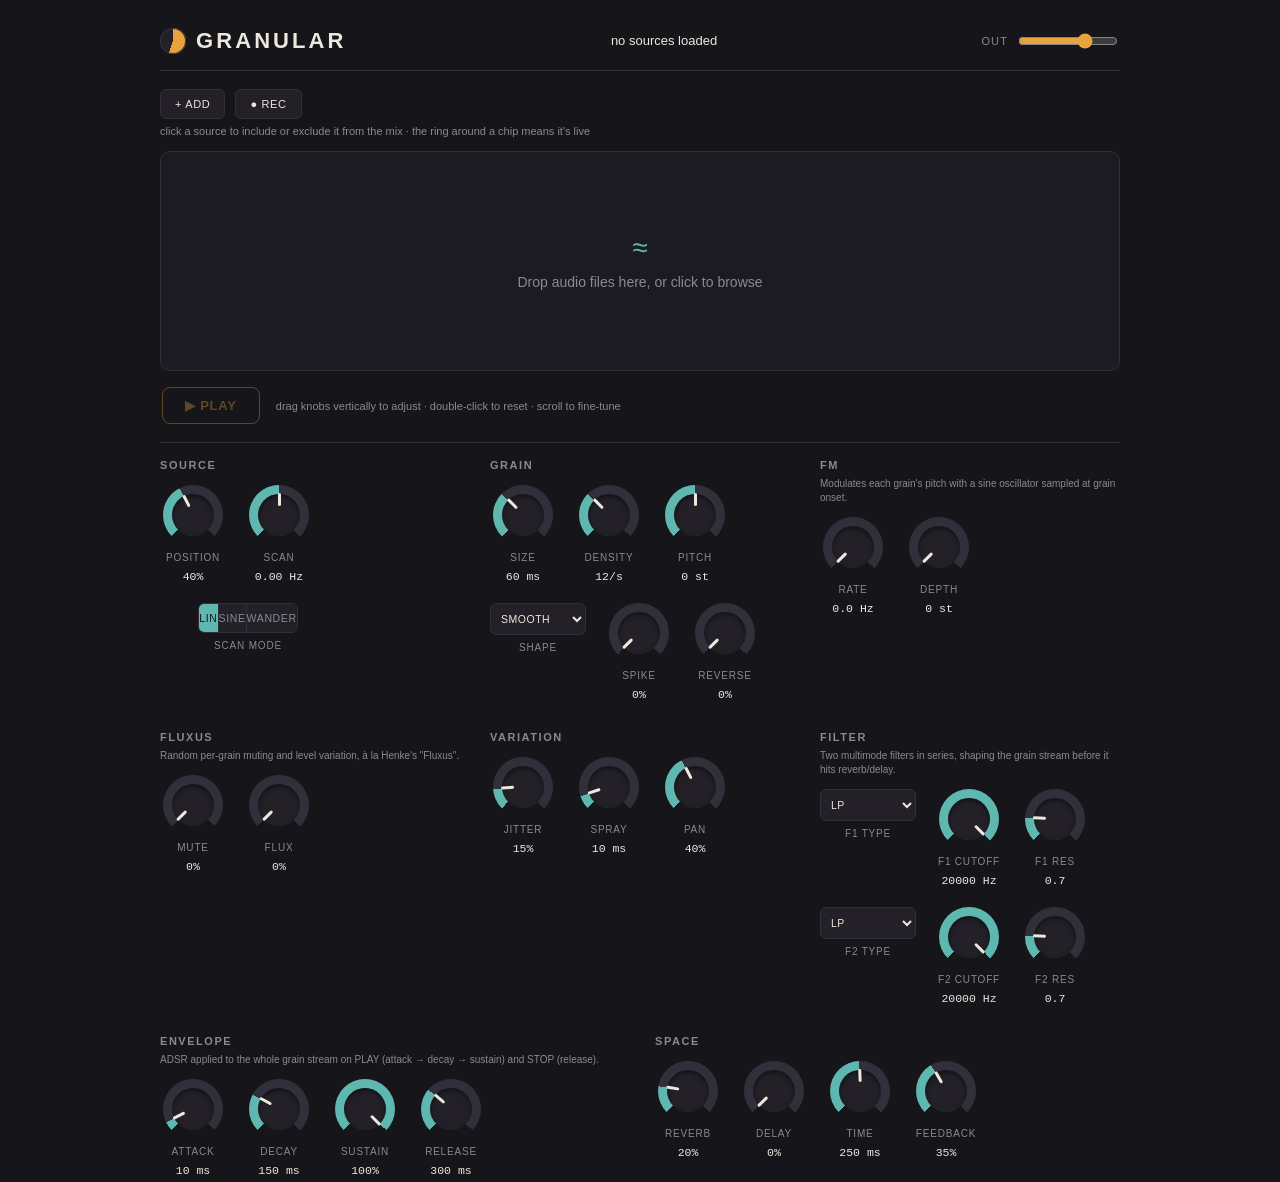
==== index.html @ e178af88 "Create standalone Ableton granular synthesizer" ====
<!DOCTYPE html>
<html lang="en">
<head>
<meta charset="UTF-8">
<meta name="viewport" content="width=device-width, initial-scale=1.0">
<title>Granular — grain synthesis engine</title>
<link rel="stylesheet" href="css/granular-synth-engine.css">
</head>
<body>
<div class="app">

  <header class="topbar">
    <div class="brand">
      <span class="brand-mark"></span>
      <h1>GRANULAR</h1>
    </div>
    <div class="file-info">
      <span id="file-name">no sources loaded</span>
      <span id="status" class="status-text"></span>
    </div>
    <div class="master">
      <label for="master-volume">OUT</label>
      <input type="range" id="master-volume" min="0" max="100" value="70">
    </div>
  </header>

  <div class="sources-bar">
    <label class="bar-btn" for="file-input">+ ADD</label>
    <button id="record-btn" class="bar-btn record" type="button">● REC</button>
    <div id="chips" class="chips"></div>
    <input type="file" id="file-input" accept="audio/*" multiple hidden>
  </div>
  <div class="sources-hint">click a source to include or exclude it from the mix · the ring around a chip means it's live</div>

  <div class="stage" id="stage">
    <label class="dropzone" id="dropzone" for="file-input">
      <div class="dropzone-icon">≈</div>
      <p>Drop audio files here, or click to browse</p>
    </label>
    <canvas id="wave-canvas" class="wave-canvas"></canvas>
    <canvas id="overlay-canvas" class="overlay-canvas"></canvas>
  </div>

  <div class="transport">
    <button id="play-btn" class="play-btn" disabled>▶ PLAY</button>
    <span class="hint">drag knobs vertically to adjust · double-click to reset · scroll to fine-tune</span>
  </div>

  <div class="controls">

    <section class="group">
      <h2 class="group-title">SOURCE</h2>
      <div class="knob-row">
        <div class="knob-unit">
          <div class="knob" id="knob-position" tabindex="0" role="slider" aria-label="Position"><div class="knob-ring"></div><div class="knob-face"></div><div class="knob-pointer-wrap"><div class="knob-pointer"></div></div></div>
          <div class="knob-label">POSITION</div>
          <div class="knob-value" id="val-position">40%</div>
        </div>
        <div class="knob-unit">
          <div class="knob" id="knob-scan" tabindex="0" role="slider" aria-label="Scan speed"><div class="knob-ring"></div><div class="knob-face"></div><div class="knob-pointer-wrap"><div class="knob-pointer"></div></div></div>
          <div class="knob-label">SCAN</div>
          <div class="knob-value" id="val-scan">0.00×/s</div>
        </div>
        <div class="seg-unit wide">
          <div class="seg" id="scanmode-seg">
            <button class="seg-btn active" data-mode="linear">LIN</button>
            <button class="seg-btn" data-mode="sine">SINE</button>
            <button class="seg-btn" data-mode="wander">WANDER</button>
          </div>
          <div class="knob-label">SCAN MODE</div>
        </div>
      </div>
    </section>

    <section class="group">
      <h2 class="group-title">GRAIN</h2>
      <div class="knob-row">
        <div class="knob-unit">
          <div class="knob" id="knob-size" tabindex="0" role="slider" aria-label="Grain size"><div class="knob-ring"></div><div class="knob-face"></div><div class="knob-pointer-wrap"><div class="knob-pointer"></div></div></div>
          <div class="knob-label">SIZE</div>
          <div class="knob-value" id="val-size">60 ms</div>
        </div>
        <div class="knob-unit">
          <div class="knob" id="knob-density" tabindex="0" role="slider" aria-label="Density"><div class="knob-ring"></div><div class="knob-face"></div><div class="knob-pointer-wrap"><div class="knob-pointer"></div></div></div>
          <div class="knob-label">DENSITY</div>
          <div class="knob-value" id="val-density">12/s</div>
        </div>
        <div class="knob-unit">
          <div class="knob" id="knob-pitch" tabindex="0" role="slider" aria-label="Pitch"><div class="knob-ring"></div><div class="knob-face"></div><div class="knob-pointer-wrap"><div class="knob-pointer"></div></div></div>
          <div class="knob-label">PITCH</div>
          <div class="knob-value" id="val-pitch">0 st</div>
        </div>
        <div class="select-unit">
          <select id="window-select" class="native-select">
            <option value="hann" selected>SMOOTH</option>
            <option value="rise">RISE</option>
            <option value="fall">FALL</option>
            <option value="noise">NOISE</option>
            <option value="tri">TRI</option>
            <option value="rect">RECT</option>
          </select>
          <div class="knob-label">SHAPE</div>
        </div>
        <div class="knob-unit">
          <div class="knob" id="knob-spike" tabindex="0" role="slider" aria-label="Spike"><div class="knob-ring"></div><div class="knob-face"></div><div class="knob-pointer-wrap"><div class="knob-pointer"></div></div></div>
          <div class="knob-label">SPIKE</div>
          <div class="knob-value" id="val-spike">0%</div>
        </div>
        <div class="knob-unit">
          <div class="knob" id="knob-reverse" tabindex="0" role="slider" aria-label="Reverse chance"><div class="knob-ring"></div><div class="knob-face"></div><div class="knob-pointer-wrap"><div class="knob-pointer"></div></div></div>
          <div class="knob-label">REVERSE</div>
          <div class="knob-value" id="val-reverse">0%</div>
        </div>
      </div>
    </section>

    <section class="group">
      <h2 class="group-title">FM</h2>
      <p class="group-note">Modulates each grain's pitch with a sine oscillator sampled at grain onset.</p>
      <div class="knob-row">
        <div class="knob-unit">
          <div class="knob" id="knob-fmrate" tabindex="0" role="slider" aria-label="FM rate"><div class="knob-ring"></div><div class="knob-face"></div><div class="knob-pointer-wrap"><div class="knob-pointer"></div></div></div>
          <div class="knob-label">RATE</div>
          <div class="knob-value" id="val-fmrate">0 Hz</div>
        </div>
        <div class="knob-unit">
          <div class="knob" id="knob-fmdepth" tabindex="0" role="slider" aria-label="FM depth"><div class="knob-ring"></div><div class="knob-face"></div><div class="knob-pointer-wrap"><div class="knob-pointer"></div></div></div>
          <div class="knob-label">DEPTH</div>
          <div class="knob-value" id="val-fmdepth">0 st</div>
        </div>
      </div>
    </section>

    <section class="group">
      <h2 class="group-title">FLUXUS</h2>
      <p class="group-note">Random per-grain muting and level variation, à la Henke's "Fluxus".</p>
      <div class="knob-row">
        <div class="knob-unit">
          <div class="knob" id="knob-fluxmute" tabindex="0" role="slider" aria-label="Fluxus mute chance"><div class="knob-ring"></div><div class="knob-face"></div><div class="knob-pointer-wrap"><div class="knob-pointer"></div></div></div>
          <div class="knob-label">MUTE</div>
          <div class="knob-value" id="val-fluxmute">0%</div>
        </div>
        <div class="knob-unit">
          <div class="knob" id="knob-fluxlevel" tabindex="0" role="slider" aria-label="Fluxus level variation"><div class="knob-ring"></div><div class="knob-face"></div><div class="knob-pointer-wrap"><div class="knob-pointer"></div></div></div>
          <div class="knob-label">FLUX</div>
          <div class="knob-value" id="val-fluxlevel">0%</div>
        </div>
      </div>
    </section>

    <section class="group">
      <h2 class="group-title">VARIATION</h2>
      <div class="knob-row">
        <div class="knob-unit">
          <div class="knob" id="knob-jitter" tabindex="0" role="slider" aria-label="Position jitter"><div class="knob-ring"></div><div class="knob-face"></div><div class="knob-pointer-wrap"><div class="knob-pointer"></div></div></div>
          <div class="knob-label">JITTER</div>
          <div class="knob-value" id="val-jitter">15%</div>
        </div>
        <div class="knob-unit">
          <div class="knob" id="knob-spray" tabindex="0" role="slider" aria-label="Spray"><div class="knob-ring"></div><div class="knob-face"></div><div class="knob-pointer-wrap"><div class="knob-pointer"></div></div></div>
          <div class="knob-label">SPRAY</div>
          <div class="knob-value" id="val-spray">10 ms</div>
        </div>
        <div class="knob-unit">
          <div class="knob" id="knob-pan" tabindex="0" role="slider" aria-label="Pan spread"><div class="knob-ring"></div><div class="knob-face"></div><div class="knob-pointer-wrap"><div class="knob-pointer"></div></div></div>
          <div class="knob-label">PAN</div>
          <div class="knob-value" id="val-pan">40%</div>
        </div>
      </div>
    </section>

    <section class="group">
      <h2 class="group-title">FILTER</h2>
      <p class="group-note">Two multimode filters in series, shaping the grain stream before it hits reverb/delay.</p>
      <div class="knob-row">
        <div class="select-unit">
          <select id="filter1-type" class="native-select">
            <option value="lowpass" selected>LP</option>
            <option value="highpass">HP</option>
            <option value="bandpass">BP</option>
            <option value="notch">NOTCH</option>
          </select>
          <div class="knob-label">F1 TYPE</div>
        </div>
        <div class="knob-unit">
          <div class="knob" id="knob-filter1cutoff" tabindex="0" role="slider" aria-label="Filter 1 cutoff"><div class="knob-ring"></div><div class="knob-face"></div><div class="knob-pointer-wrap"><div class="knob-pointer"></div></div></div>
          <div class="knob-label">F1 CUTOFF</div>
          <div class="knob-value" id="val-filter1cutoff">20000 Hz</div>
        </div>
        <div class="knob-unit">
          <div class="knob" id="knob-filter1res" tabindex="0" role="slider" aria-label="Filter 1 resonance"><div class="knob-ring"></div><div class="knob-face"></div><div class="knob-pointer-wrap"><div class="knob-pointer"></div></div></div>
          <div class="knob-label">F1 RES</div>
          <div class="knob-value" id="val-filter1res">0.7</div>
        </div>
        <div class="select-unit">
          <select id="filter2-type" class="native-select">
            <option value="lowpass" selected>LP</option>
            <option value="highpass">HP</option>
            <option value="bandpass">BP</option>
            <option value="notch">NOTCH</option>
          </select>
          <div class="knob-label">F2 TYPE</div>
        </div>
        <div class="knob-unit">
          <div class="knob" id="knob-filter2cutoff" tabindex="0" role="slider" aria-label="Filter 2 cutoff"><div class="knob-ring"></div><div class="knob-face"></div><div class="knob-pointer-wrap"><div class="knob-pointer"></div></div></div>
          <div class="knob-label">F2 CUTOFF</div>
          <div class="knob-value" id="val-filter2cutoff">20000 Hz</div>
        </div>
        <div class="knob-unit">
          <div class="knob" id="knob-filter2res" tabindex="0" role="slider" aria-label="Filter 2 resonance"><div class="knob-ring"></div><div class="knob-face"></div><div class="knob-pointer-wrap"><div class="knob-pointer"></div></div></div>
          <div class="knob-label">F2 RES</div>
          <div class="knob-value" id="val-filter2res">0.7</div>
        </div>
      </div>
    </section>

    <section class="group">
      <h2 class="group-title">ENVELOPE</h2>
      <p class="group-note">ADSR applied to the whole grain stream on PLAY (attack → decay → sustain) and STOP (release).</p>
      <div class="knob-row">
        <div class="knob-unit">
          <div class="knob" id="knob-attack" tabindex="0" role="slider" aria-label="Attack"><div class="knob-ring"></div><div class="knob-face"></div><div class="knob-pointer-wrap"><div class="knob-pointer"></div></div></div>
          <div class="knob-label">ATTACK</div>
          <div class="knob-value" id="val-attack">10 ms</div>
        </div>
        <div class="knob-unit">
          <div class="knob" id="knob-decay" tabindex="0" role="slider" aria-label="Decay"><div class="knob-ring"></div><div class="knob-face"></div><div class="knob-pointer-wrap"><div class="knob-pointer"></div></div></div>
          <div class="knob-label">DECAY</div>
          <div class="knob-value" id="val-decay">150 ms</div>
        </div>
        <div class="knob-unit">
          <div class="knob" id="knob-sustain" tabindex="0" role="slider" aria-label="Sustain"><div class="knob-ring"></div><div class="knob-face"></div><div class="knob-pointer-wrap"><div class="knob-pointer"></div></div></div>
          <div class="knob-label">SUSTAIN</div>
          <div class="knob-value" id="val-sustain">100%</div>
        </div>
        <div class="knob-unit">
          <div class="knob" id="knob-release" tabindex="0" role="slider" aria-label="Release"><div class="knob-ring"></div><div class="knob-face"></div><div class="knob-pointer-wrap"><div class="knob-pointer"></div></div></div>
          <div class="knob-label">RELEASE</div>
          <div class="knob-value" id="val-release">300 ms</div>
        </div>
      </div>
    </section>

    <section class="group">
      <h2 class="group-title">SPACE</h2>
      <div class="knob-row">
        <div class="knob-unit">
          <div class="knob" id="knob-reverb" tabindex="0" role="slider" aria-label="Reverb"><div class="knob-ring"></div><div class="knob-face"></div><div class="knob-pointer-wrap"><div class="knob-pointer"></div></div></div>
          <div class="knob-label">REVERB</div>
          <div class="knob-value" id="val-reverb">20%</div>
        </div>
        <div class="knob-unit">
          <div class="knob" id="knob-delay" tabindex="0" role="slider" aria-label="Delay amount"><div class="knob-ring"></div><div class="knob-face"></div><div class="knob-pointer-wrap"><div class="knob-pointer"></div></div></div>
          <div class="knob-label">DELAY</div>
          <div class="knob-value" id="val-delay">0%</div>
        </div>
        <div class="knob-unit">
          <div class="knob" id="knob-delaytime" tabindex="0" role="slider" aria-label="Delay time"><div class="knob-ring"></div><div class="knob-face"></div><div class="knob-pointer-wrap"><div class="knob-pointer"></div></div></div>
          <div class="knob-label">TIME</div>
          <div class="knob-value" id="val-delaytime">250 ms</div>
        </div>
        <div class="knob-unit">
          <div class="knob" id="knob-feedback" tabindex="0" role="slider" aria-label="Delay feedback"><div class="knob-ring"></div><div class="knob-face"></div><div class="knob-pointer-wrap"><div class="knob-pointer"></div></div></div>
          <div class="knob-label">FEEDBACK</div>
          <div class="knob-value" id="val-feedback">35%</div>
        </div>
      </div>
    </section>

  </div>
</div>

<script src="javascript/granular-synth-engine.js"></script>
</body>
</html>
---- css/granular-synth-engine.css ----
:root{
    --bg: #16151a;
    --bg-panel: #1d1b22;
    --bg-panel-alt: #232028;
    --border: #322f3a;
    --text: #ece8de;
    --text-dim: #8b8894;
    --accent: #e8a33d;
    --accent-2: #5fb8b0;
    --danger: #c96b5f;
  }
  *{ box-sizing:border-box; }
  html,body{ height:100%; }
  body{
    margin:0;
    background:var(--bg);
    color:var(--text);
    font-family:-apple-system,BlinkMacSystemFont,"Segoe UI",Roboto,Helvetica,Arial,sans-serif;
    display:flex;
    justify-content:center;
    padding:28px 16px 60px;
  }
  .app{ width:100%; max-width:960px; }

  .topbar{
    display:flex; align-items:center; justify-content:space-between; gap:16px;
    padding-bottom:16px; border-bottom:1px solid var(--border); flex-wrap:wrap;
  }
  .brand{ display:flex; align-items:center; gap:10px; }
  .brand-mark{
    display:inline-block; width:26px; height:26px; border-radius:50%;
    background: conic-gradient(var(--accent) 0deg 200deg, var(--bg-panel-alt) 200deg 360deg);
    box-shadow: inset 0 0 0 1px var(--border);
  }
  .brand h1{ font-size:22px; margin:0; letter-spacing:.14em; font-weight:700; }
  .file-info{ display:flex; flex-direction:column; gap:2px; font-size:12px; color:var(--text-dim); min-width:0; }
  #file-name{ color:var(--text); font-size:13px; white-space:nowrap; overflow:hidden; text-overflow:ellipsis; max-width:260px; }
  .master{ display:flex; align-items:center; gap:8px; }
  .master label{ font-size:11px; letter-spacing:.1em; color:var(--text-dim); }
  #master-volume{ width:100px; accent-color:var(--accent); }

  /* ---------- sources bar ---------- */
  .sources-bar{ display:flex; align-items:center; gap:10px; margin-top:18px; flex-wrap:wrap; }
  .bar-btn{
    font-size:11px; letter-spacing:.06em; padding:8px 14px; border-radius:6px;
    border:1px solid var(--border); background:var(--bg-panel-alt); color:var(--text);
    cursor:pointer; white-space:nowrap;
  }
  .bar-btn.record.recording{ border-color:var(--danger); color:var(--danger); animation:pulse 1.2s infinite; }
  @keyframes pulse{ 0%,100%{opacity:1;} 50%{opacity:.5;} }
  .chips{ display:flex; gap:8px; flex-wrap:wrap; flex:1; }
  .chip{
    display:flex; align-items:center; gap:8px; padding:6px 8px 6px 12px; border-radius:16px;
    border:1px solid var(--border); background:var(--bg-panel-alt); font-size:11.5px;
    color:var(--text-dim); cursor:pointer; opacity:.55;
  }
  .chip.enabled{ opacity:1; border-color:var(--accent-2); color:var(--text); }
  .chip.viewed{ box-shadow:0 0 0 1px var(--accent); }
  .chip-dur{ font-family:ui-monospace,SFMono-Regular,Menlo,Consolas,monospace; font-size:10px; color:var(--text-dim); }
  .chip-del{ border:none; background:transparent; color:var(--text-dim); cursor:pointer; font-size:14px; line-height:1; padding:0 2px; }
  .chip-del:hover{ color:var(--danger); }
  .sources-hint{ font-size:11px; color:var(--text-dim); margin-top:6px; }

  .stage{
    position:relative; margin-top:14px; height:220px;
    background:var(--bg-panel); border:1px solid var(--border); border-radius:10px; overflow:hidden;
  }
  .stage.drag-over{ border-color:var(--accent-2); }
  .dropzone{
    position:absolute; inset:0; display:flex; flex-direction:column; align-items:center; justify-content:center;
    gap:10px; cursor:pointer; color:var(--text-dim);
  }
  .dropzone-icon{ font-size:28px; color:var(--accent-2); }
  .dropzone p{ margin:0; font-size:14px; }
  .browse-btn{
    margin-top:4px; font-size:12px; letter-spacing:.06em; padding:8px 16px;
    border:1px solid var(--border); border-radius:6px; color:var(--text); background:var(--bg-panel-alt);
  }
  .wave-canvas, .overlay-canvas{ position:absolute; inset:0; width:100%; height:100%; display:none; }
  .overlay-canvas{ pointer-events:none; }

  .transport{ display:flex; align-items:center; gap:16px; padding:16px 2px 4px; flex-wrap:wrap; }
  .play-btn{
    font-size:13px; font-weight:600; letter-spacing:.06em; padding:10px 22px; border-radius:8px;
    border:1px solid var(--accent); background:transparent; color:var(--accent); cursor:pointer;
  }
  .play-btn:disabled{ opacity:.35; cursor:not-allowed; }
  .play-btn.playing{ background:var(--accent); color:var(--bg); }
  .hint{ font-size:11px; color:var(--text-dim); }

  .controls{ display:flex; flex-wrap:wrap; gap:30px; margin-top:14px; padding-top:16px; border-top:1px solid var(--border); }
  .group{ flex:1 1 230px; min-width:210px; }
  .group-title{ font-size:11px; letter-spacing:.14em; color:var(--text-dim); margin:0 0 14px; font-weight:600; }
  .knob-row{ display:flex; gap:20px; flex-wrap:wrap; }

  .knob-unit{ display:flex; flex-direction:column; align-items:center; gap:7px; width:66px; }
  .knob-label{ font-size:10px; letter-spacing:.08em; color:var(--text-dim); }
  .knob-value{ font-family:ui-monospace,SFMono-Regular,Menlo,Consolas,monospace; font-size:11.5px; color:var(--text); }

  .knob{ position:relative; width:60px; height:60px; border-radius:50%; cursor:ns-resize; touch-action:none; outline:none; }
  .knob:focus-visible{ box-shadow:0 0 0 2px var(--accent-2); border-radius:50%; }
  .knob-ring{
    position:absolute; inset:0; border-radius:50%;
    background: conic-gradient(from -135deg,
      var(--accent-2) 0deg, var(--accent-2) calc(270deg*var(--frac)),
      var(--border) calc(270deg*var(--frac)), var(--border) 270deg,
      transparent 270deg, transparent 360deg);
  }
  .knob-face{
    position:absolute; inset:9px; border-radius:50%; background:var(--bg-panel-alt);
    box-shadow: inset 0 2px 5px rgba(0,0,0,.5), inset 0 -1px 0 rgba(255,255,255,.03);
  }
  .knob-pointer-wrap{ position:absolute; inset:0; transform: rotate(calc(-135deg + 270deg*var(--frac))); }
  .knob-pointer{ position:absolute; top:8px; left:50%; width:3px; height:13px; margin-left:-1.5px; border-radius:2px; background:var(--text); }
  .knob.active .knob-pointer{ background:var(--accent-2); }

  .seg-unit{ display:flex; flex-direction:column; align-items:center; gap:7px; width:120px; }
  .seg-unit.wide{ width:176px; }
  .select-unit{ display:flex; flex-direction:column; align-items:center; gap:7px; width:96px; }
  .native-select{
    width:100%; font-size:10.5px; letter-spacing:.05em; padding:8px 6px; border-radius:6px;
    border:1px solid var(--border); background:var(--bg-panel-alt); color:var(--text); cursor:pointer;
  }
  .group-note{ font-size:10px; color:var(--text-dim); margin:-8px 0 12px; line-height:1.4; }
  .seg{ display:flex; border:1px solid var(--border); border-radius:6px; overflow:hidden; }
  .seg-btn{
    flex:1; padding:8px 0; font-size:10.5px; letter-spacing:.06em; background:var(--bg-panel-alt);
    color:var(--text-dim); border:none; cursor:pointer; border-right:1px solid var(--border);
  }
  .seg-btn:last-child{ border-right:none; }
  .seg-btn.active{ background:var(--accent-2); color:var(--bg); }

  .status-text{ font-family:ui-monospace,SFMono-Regular,Menlo,Consolas,monospace; }

  @media (max-width: 640px){
    body{ padding:16px 12px 36px; }
    .app{ max-width:100%; }
    .topbar{ flex-direction:column; align-items:flex-start; }
    .master{ align-self:stretch; justify-content:space-between; }
    .brand h1{ font-size:19px; }
    .file-info{ width:100%; }
    #file-name{ max-width:100%; }
    .sources-bar{ gap:8px; margin-top:14px; }
    .bar-btn{ min-height:40px; padding:10px 13px; }
    .chips{ flex-basis:100%; }
    .chip{ min-height:36px; }
    .sources-hint{ line-height:1.5; }
    .stage{ height:180px; margin-top:12px; }
    .dropzone{ padding:20px; text-align:center; }
    .dropzone p{ line-height:1.4; }
    .transport{ gap:10px; padding-top:14px; }
    .play-btn{ min-height:44px; padding:10px 18px; }
    .hint{ flex:1 1 180px; line-height:1.45; }
    .controls{ display:block; margin-top:12px; padding-top:14px; }
    .group{ min-width:0; margin-bottom:26px; }
    .group:last-child{ margin-bottom:0; }
    .knob-row{ gap:18px 16px; }
    .seg-btn{ min-height:40px; padding:8px 7px; }
  }
  @media (max-width: 400px){
    .knob-row{ gap:16px 10px; }
    .knob-unit{ width:62px; }
    .seg-unit{ width:112px; }
    .seg-unit.wide{ width:100%; max-width:176px; }
    .bar-btn{ padding-left:11px; padding-right:11px; }
  }
  @media (prefers-reduced-motion: reduce){
    *{ transition:none !important; }
    .bar-btn.recording{ animation:none !important; }
  }
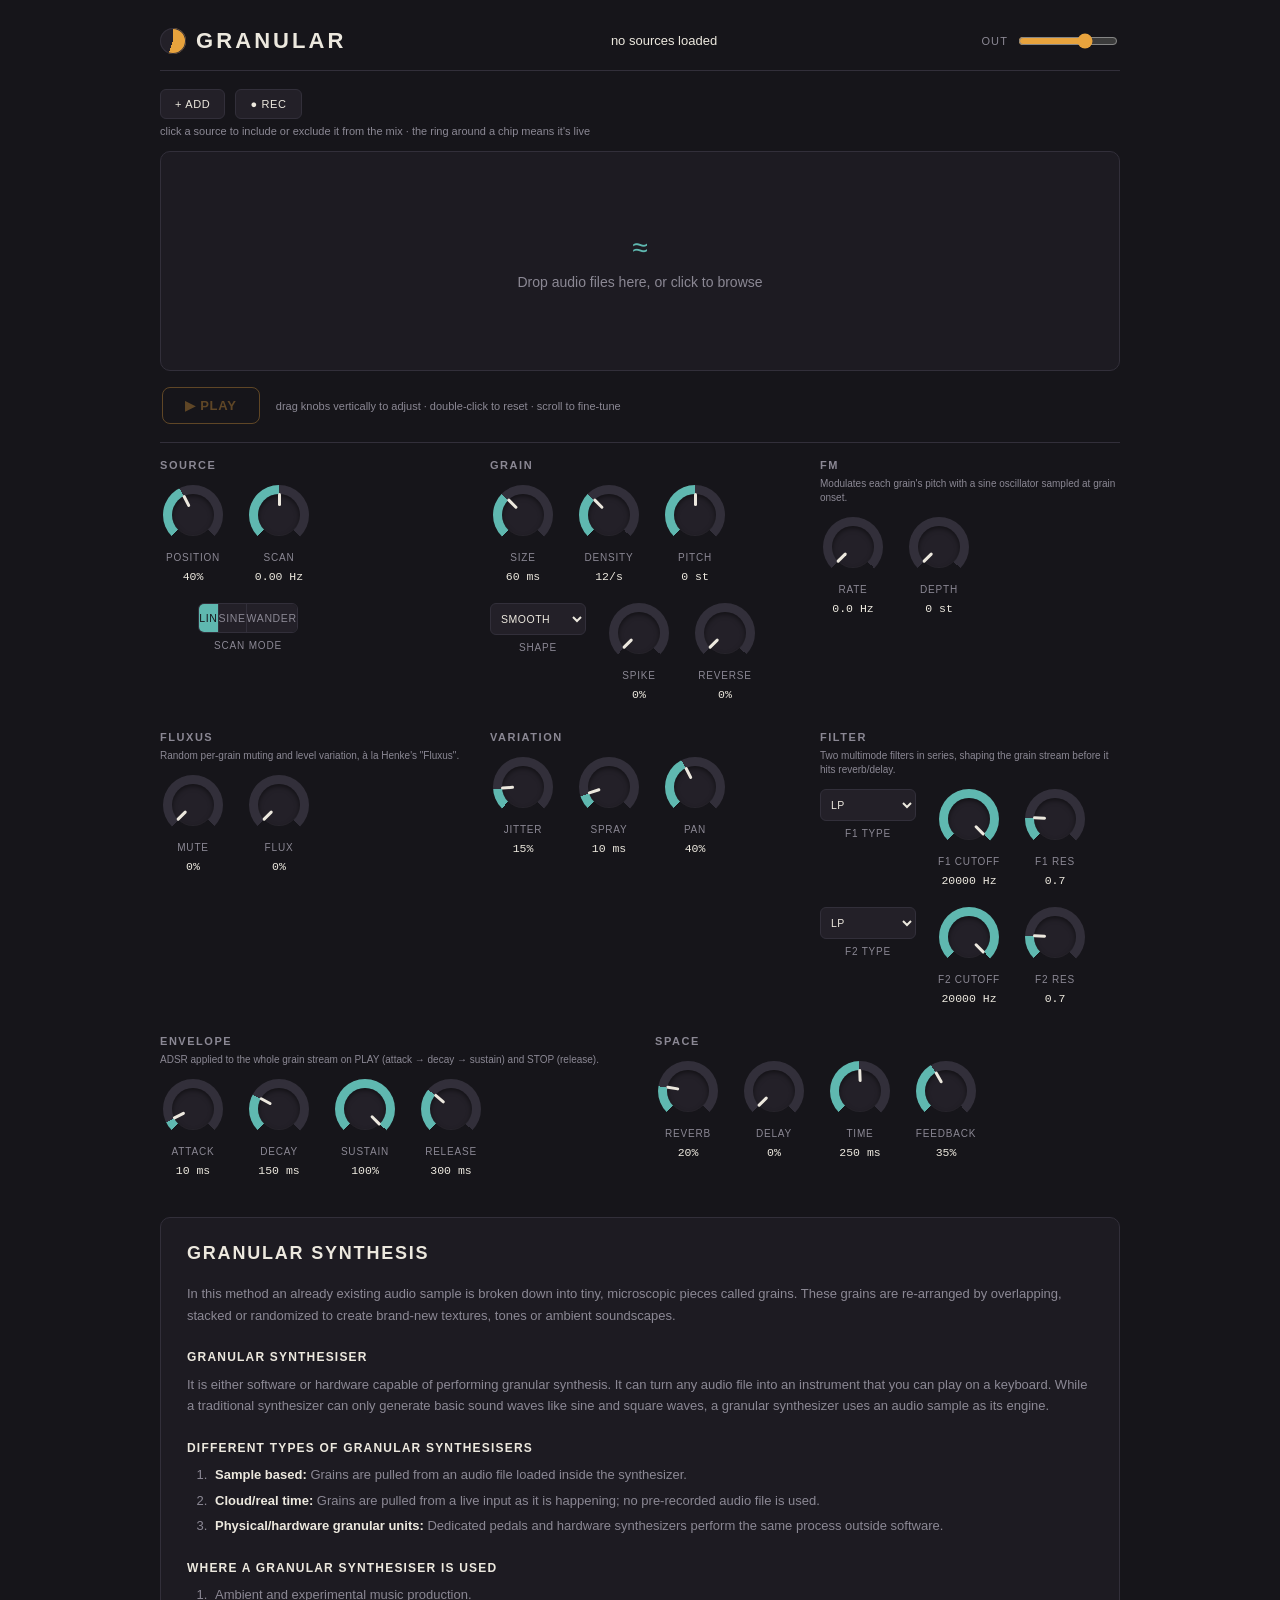
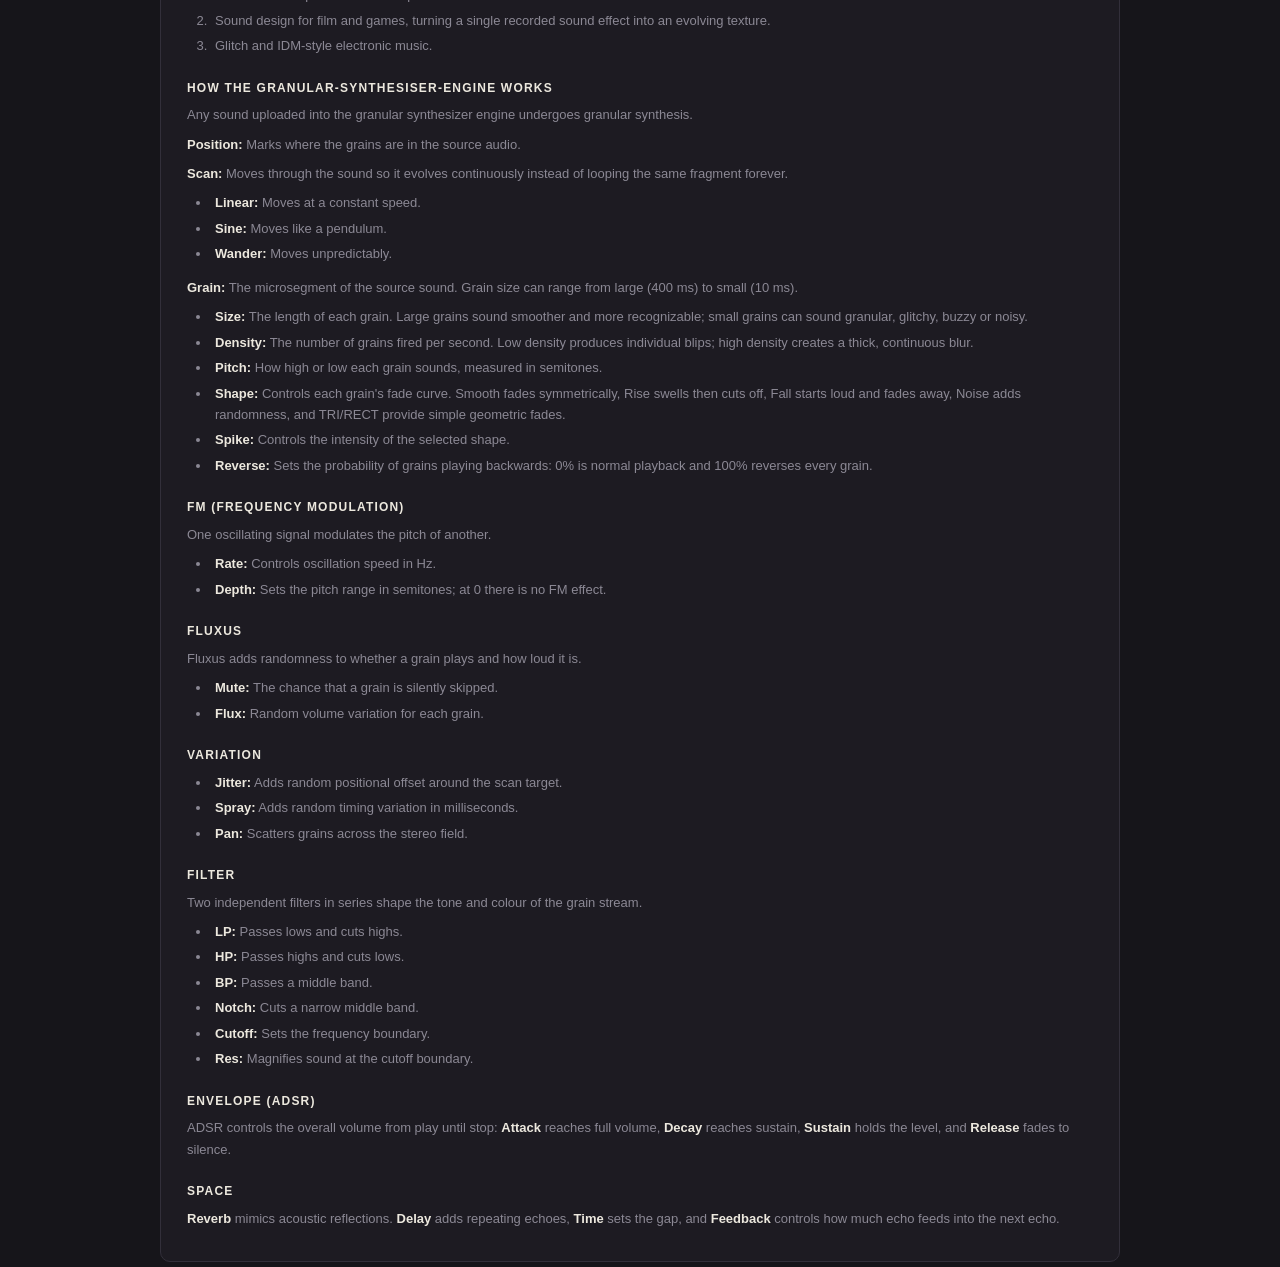
==== commit 57dc5594: "Add granular synthesis documentation" ====
--- a/index.html
+++ b/index.html
@@ -69,6 +69,8 @@
           </div>
           <div class="knob-label">SCAN MODE</div>
         </div>
+
+        
       </div>
     </section>
 
@@ -268,6 +270,28 @@
     </section>
 
   </div>
+<section class="documentation" aria-labelledby="documentation-title">
+          <h2 id="documentation-title">GRANULAR SYNTHESIS</h2>
+          <p>In this method an already existing audio sample is broken down into tiny, microscopic pieces called grains. These grains are re-arranged by overlapping, stacked or randomized to create brand-new textures, tones or ambient soundscapes.</p>
+          <h3>GRANULAR SYNTHESISER</h3>
+          <p>It is either software or hardware capable of performing granular synthesis. It can turn any audio file into an instrument that you can play on a keyboard. While a traditional synthesizer can only generate basic sound waves like sine and square waves, a granular synthesizer uses an audio sample as its engine.</p>
+          <h3>DIFFERENT TYPES OF GRANULAR SYNTHESISERS</h3>
+          <ol><li><strong>Sample based:</strong> Grains are pulled from an audio file loaded inside the synthesizer.</li><li><strong>Cloud/real time:</strong> Grains are pulled from a live input as it is happening; no pre-recorded audio file is used.</li><li><strong>Physical/hardware granular units:</strong> Dedicated pedals and hardware synthesizers perform the same process outside software.</li></ol>
+          <h3>WHERE A GRANULAR SYNTHESISER IS USED</h3>
+          <ol><li>Ambient and experimental music production.</li><li>Sound design for film and games, turning a single recorded sound effect into an evolving texture.</li><li>Glitch and IDM-style electronic music.</li></ol>
+          <h3>HOW THE GRANULAR-SYNTHESISER-ENGINE WORKS</h3>
+          <p>Any sound uploaded into the granular synthesizer engine undergoes granular synthesis.</p>
+          <p><strong>Position:</strong> Marks where the grains are in the source audio.</p><p><strong>Scan:</strong> Moves through the sound so it evolves continuously instead of looping the same fragment forever.</p>
+          <ul><li><strong>Linear:</strong> Moves at a constant speed.</li><li><strong>Sine:</strong> Moves like a pendulum.</li><li><strong>Wander:</strong> Moves unpredictably.</li></ul>
+          <p><strong>Grain:</strong> The microsegment of the source sound. Grain size can range from large (400 ms) to small (10 ms).</p>
+          <ul><li><strong>Size:</strong> The length of each grain. Large grains sound smoother and more recognizable; small grains can sound granular, glitchy, buzzy or noisy.</li><li><strong>Density:</strong> The number of grains fired per second. Low density produces individual blips; high density creates a thick, continuous blur.</li><li><strong>Pitch:</strong> How high or low each grain sounds, measured in semitones.</li><li><strong>Shape:</strong> Controls each grain's fade curve. Smooth fades symmetrically, Rise swells then cuts off, Fall starts loud and fades away, Noise adds randomness, and TRI/RECT provide simple geometric fades.</li><li><strong>Spike:</strong> Controls the intensity of the selected shape.</li><li><strong>Reverse:</strong> Sets the probability of grains playing backwards: 0% is normal playback and 100% reverses every grain.</li></ul>
+          <h3>FM (FREQUENCY MODULATION)</h3><p>One oscillating signal modulates the pitch of another.</p><ul><li><strong>Rate:</strong> Controls oscillation speed in Hz.</li><li><strong>Depth:</strong> Sets the pitch range in semitones; at 0 there is no FM effect.</li></ul>
+          <h3>FLUXUS</h3><p>Fluxus adds randomness to whether a grain plays and how loud it is.</p><ul><li><strong>Mute:</strong> The chance that a grain is silently skipped.</li><li><strong>Flux:</strong> Random volume variation for each grain.</li></ul>
+          <h3>VARIATION</h3><ul><li><strong>Jitter:</strong> Adds random positional offset around the scan target.</li><li><strong>Spray:</strong> Adds random timing variation in milliseconds.</li><li><strong>Pan:</strong> Scatters grains across the stereo field.</li></ul>
+          <h3>FILTER</h3><p>Two independent filters in series shape the tone and colour of the grain stream.</p><ul><li><strong>LP:</strong> Passes lows and cuts highs.</li><li><strong>HP:</strong> Passes highs and cuts lows.</li><li><strong>BP:</strong> Passes a middle band.</li><li><strong>Notch:</strong> Cuts a narrow middle band.</li><li><strong>Cutoff:</strong> Sets the frequency boundary.</li><li><strong>Res:</strong> Magnifies sound at the cutoff boundary.</li></ul>
+          <h3>ENVELOPE (ADSR)</h3><p>ADSR controls the overall volume from play until stop: <strong>Attack</strong> reaches full volume, <strong>Decay</strong> reaches sustain, <strong>Sustain</strong> holds the level, and <strong>Release</strong> fades to silence.</p>
+          <h3>SPACE</h3><p><strong>Reverb</strong> mimics acoustic reflections. <strong>Delay</strong> adds repeating echoes, <strong>Time</strong> sets the gap, and <strong>Feedback</strong> controls how much echo feeds into the next echo.</p>
+        </section>
 </div>
 
 <script src="javascript/granular-synth-engine.js"></script>
--- a/css/granular-synth-engine.css
+++ b/css/granular-synth-engine.css
@@ -132,6 +132,21 @@
 
   .status-text{ font-family:ui-monospace,SFMono-Regular,Menlo,Consolas,monospace; }
 
+  .documentation{
+    margin-top:40px; padding:24px 26px; background:var(--bg-panel);
+    border:1px solid var(--border); border-radius:10px; color:var(--text-dim);
+    font-size:13px; line-height:1.65;
+  }
+  .documentation h2,.documentation h3{
+    color:var(--text); letter-spacing:.1em; line-height:1.3;
+  }
+  .documentation h2{ margin:0 0 18px; font-size:18px; }
+  .documentation h3{ margin:24px 0 8px; font-size:12px; }
+  .documentation p{ margin:8px 0; }
+  .documentation ol,.documentation ul{ margin:8px 0 12px; padding-left:24px; }
+  .documentation li{ padding-left:4px; margin:4px 0; }
+  .documentation strong{ color:var(--text); }
+
   @media (max-width: 640px){
     body{ padding:16px 12px 36px; }
     .app{ max-width:100%; }
@@ -152,6 +167,8 @@
     .play-btn{ min-height:44px; padding:10px 18px; }
     .hint{ flex:1 1 180px; line-height:1.45; }
     .controls{ display:block; margin-top:12px; padding-top:14px; }
+    .documentation{ margin-top:28px; padding:20px 16px; font-size:12px; line-height:1.6; }
+    .documentation h2{ font-size:16px; }
     .group{ min-width:0; margin-bottom:26px; }
     .group:last-child{ margin-bottom:0; }
     .knob-row{ gap:18px 16px; }
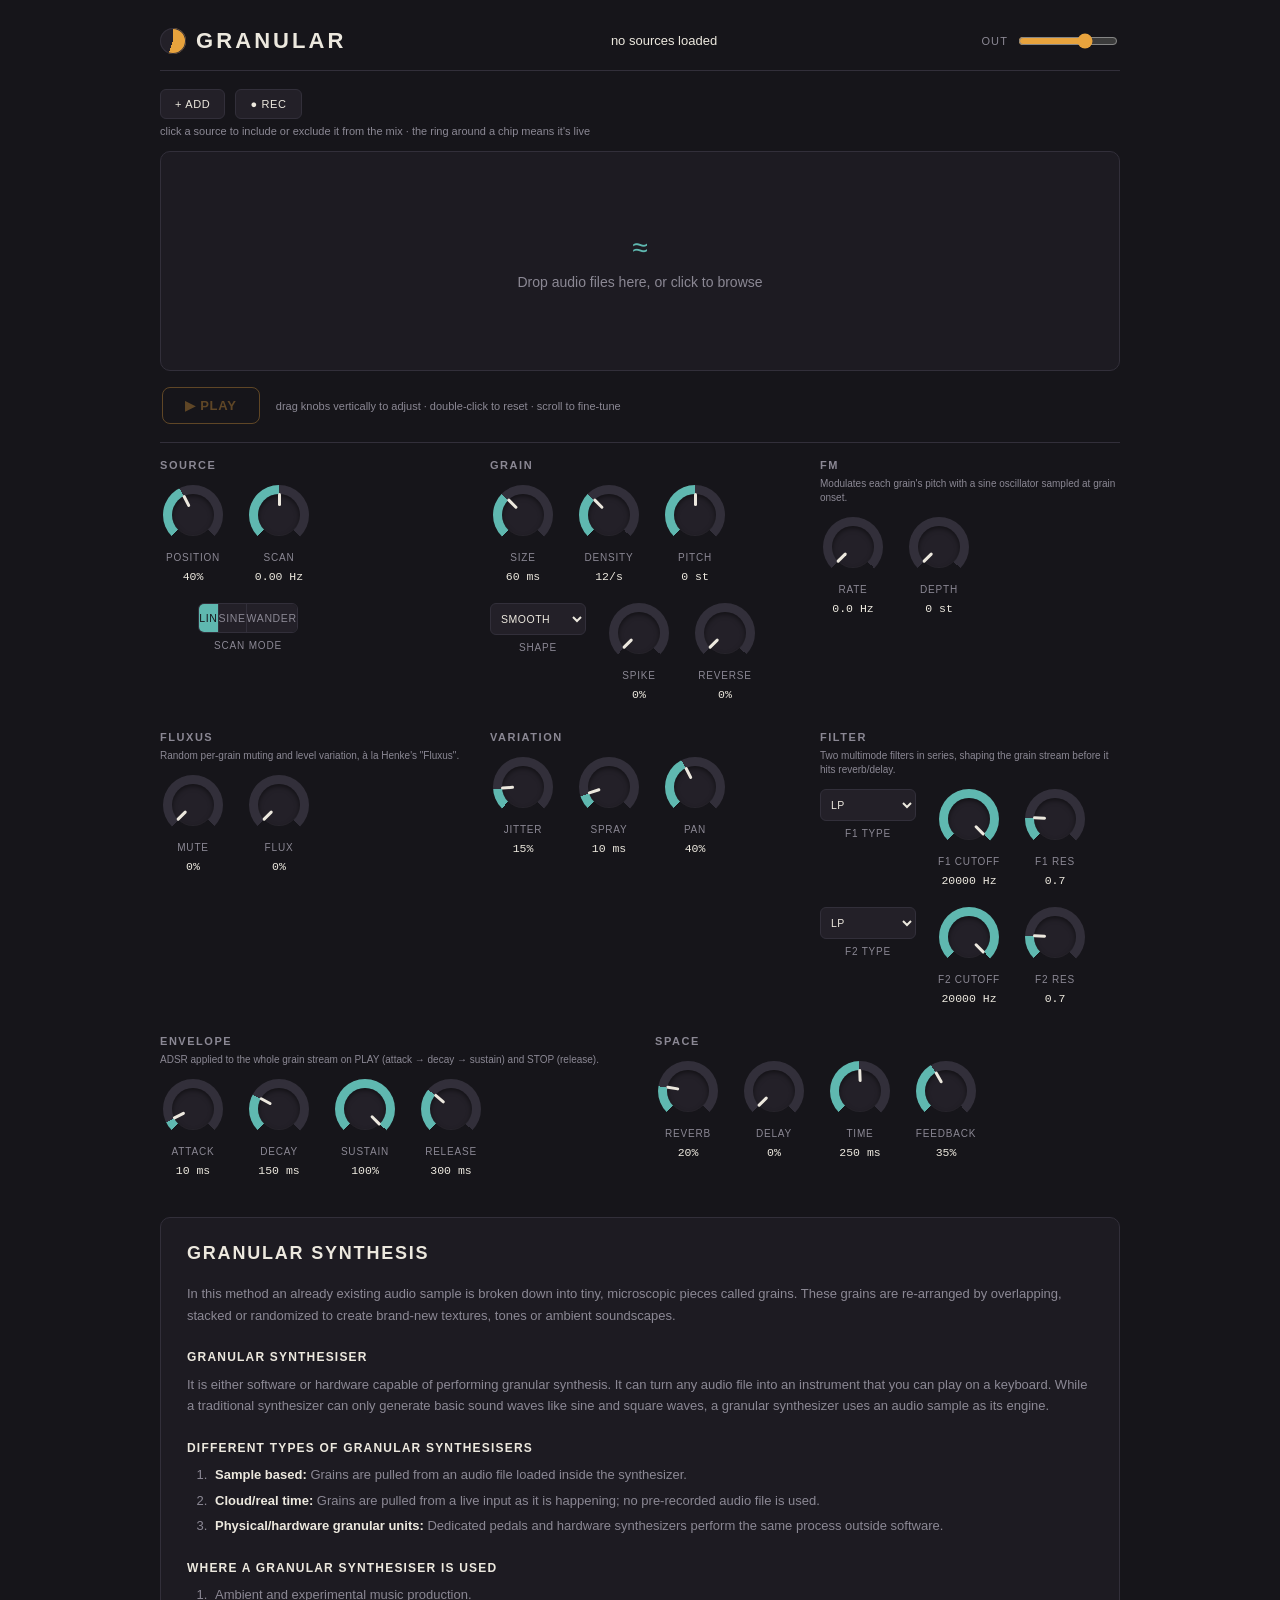
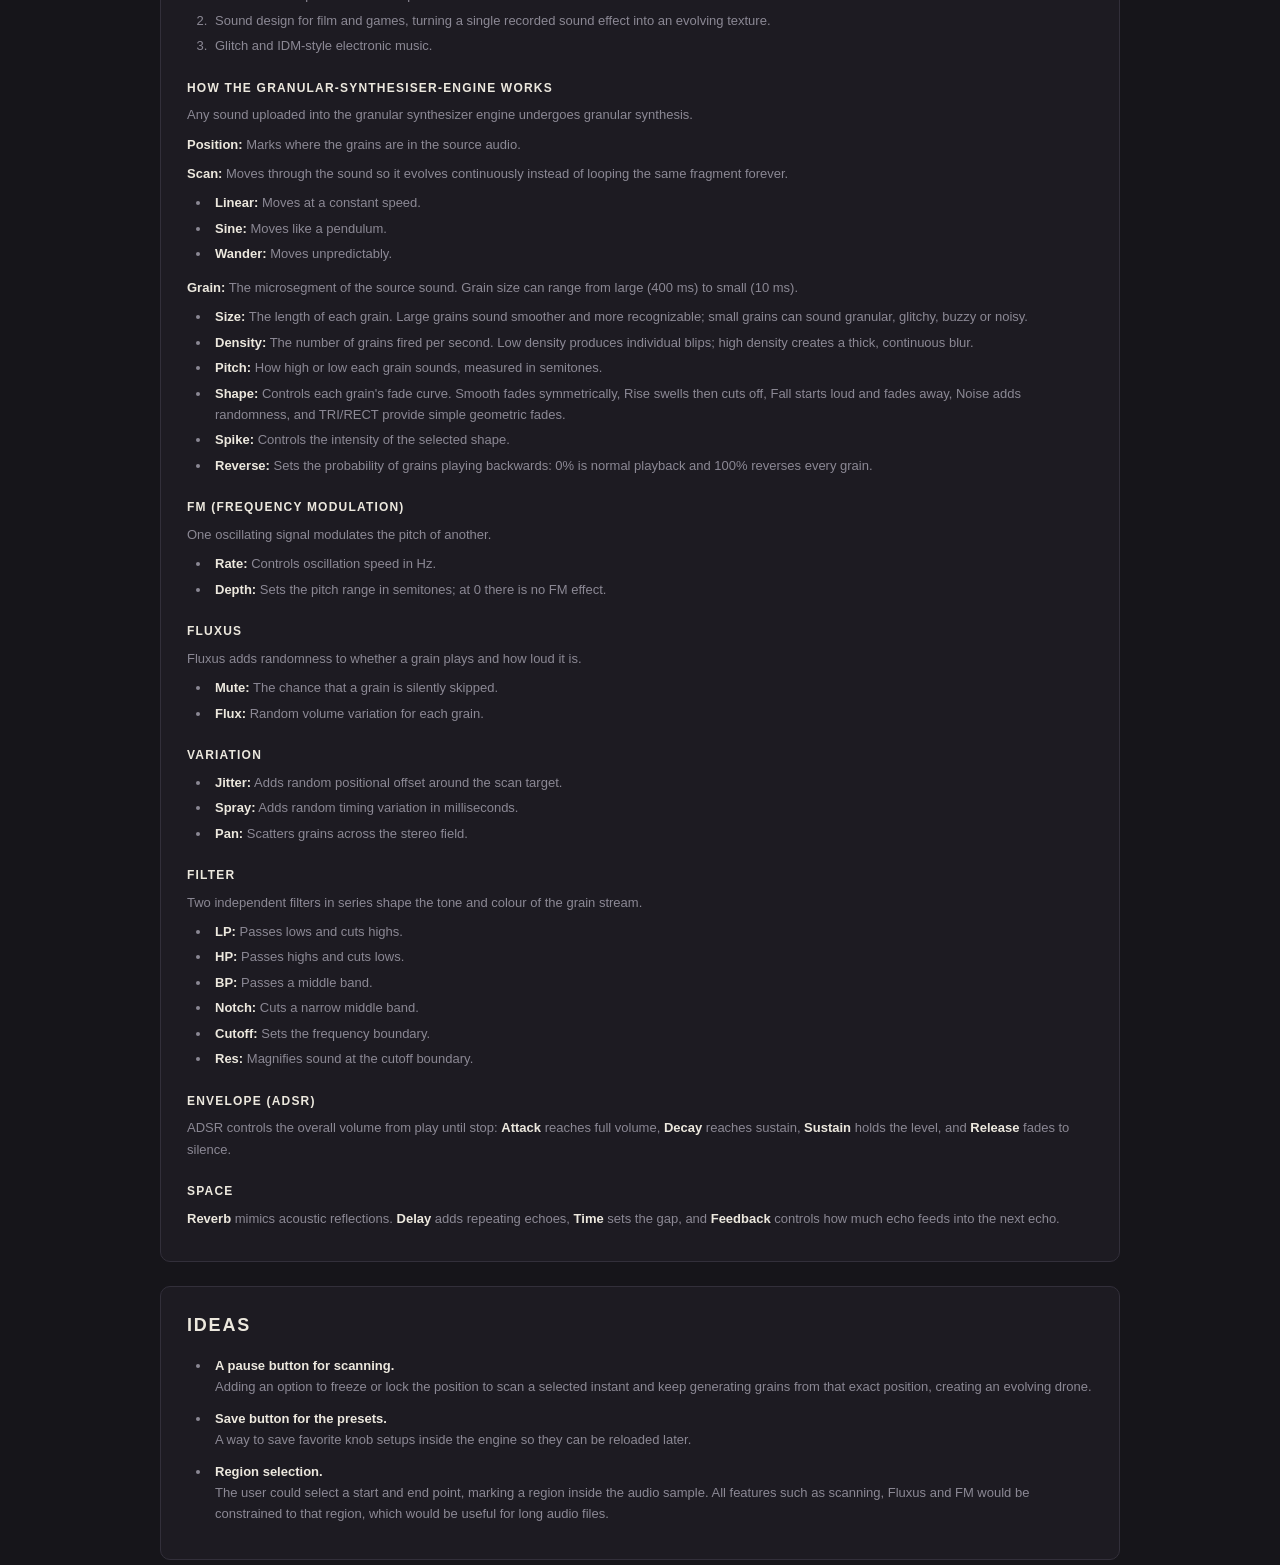
==== commit 15360e38: "Add future ideas panel" ====
--- a/index.html
+++ b/index.html
@@ -292,6 +292,15 @@
           <h3>ENVELOPE (ADSR)</h3><p>ADSR controls the overall volume from play until stop: <strong>Attack</strong> reaches full volume, <strong>Decay</strong> reaches sustain, <strong>Sustain</strong> holds the level, and <strong>Release</strong> fades to silence.</p>
           <h3>SPACE</h3><p><strong>Reverb</strong> mimics acoustic reflections. <strong>Delay</strong> adds repeating echoes, <strong>Time</strong> sets the gap, and <strong>Feedback</strong> controls how much echo feeds into the next echo.</p>
         </section>
+
+  <section class="ideas" aria-labelledby="ideas-title">
+    <h2 id="ideas-title">IDEAS</h2>
+    <ul>
+      <li><strong>A pause button for scanning.</strong><br>Adding an option to freeze or lock the position to scan a selected instant and keep generating grains from that exact position, creating an evolving drone.</li>
+      <li><strong>Save button for the presets.</strong><br>A way to save favorite knob setups inside the engine so they can be reloaded later.</li>
+      <li><strong>Region selection.</strong><br>The user could select a start and end point, marking a region inside the audio sample. All features such as scanning, Fluxus and FM would be constrained to that region, which would be useful for long audio files.</li>
+    </ul>
+  </section>
 </div>
 
 <script src="javascript/granular-synth-engine.js"></script>
--- a/css/granular-synth-engine.css
+++ b/css/granular-synth-engine.css
@@ -146,6 +146,15 @@
   .documentation ol,.documentation ul{ margin:8px 0 12px; padding-left:24px; }
   .documentation li{ padding-left:4px; margin:4px 0; }
   .documentation strong{ color:var(--text); }
+  .ideas{
+    margin-top:24px; padding:24px 26px; background:var(--bg-panel);
+    border:1px solid var(--border); border-radius:10px; color:var(--text-dim);
+    font-size:13px; line-height:1.65;
+  }
+  .ideas h2{ margin:0 0 14px; color:var(--text); font-size:18px; letter-spacing:.1em; }
+  .ideas ul{ margin:0; padding-left:24px; }
+  .ideas li{ margin:10px 0; padding-left:4px; }
+  .ideas strong{ color:var(--text); }
 
   @media (max-width: 640px){
     body{ padding:16px 12px 36px; }
@@ -169,6 +178,8 @@
     .controls{ display:block; margin-top:12px; padding-top:14px; }
     .documentation{ margin-top:28px; padding:20px 16px; font-size:12px; line-height:1.6; }
     .documentation h2{ font-size:16px; }
+    .ideas{ margin-top:20px; padding:20px 16px; font-size:12px; line-height:1.6; }
+    .ideas h2{ font-size:16px; }
     .group{ min-width:0; margin-bottom:26px; }
     .group:last-child{ margin-bottom:0; }
     .knob-row{ gap:18px 16px; }
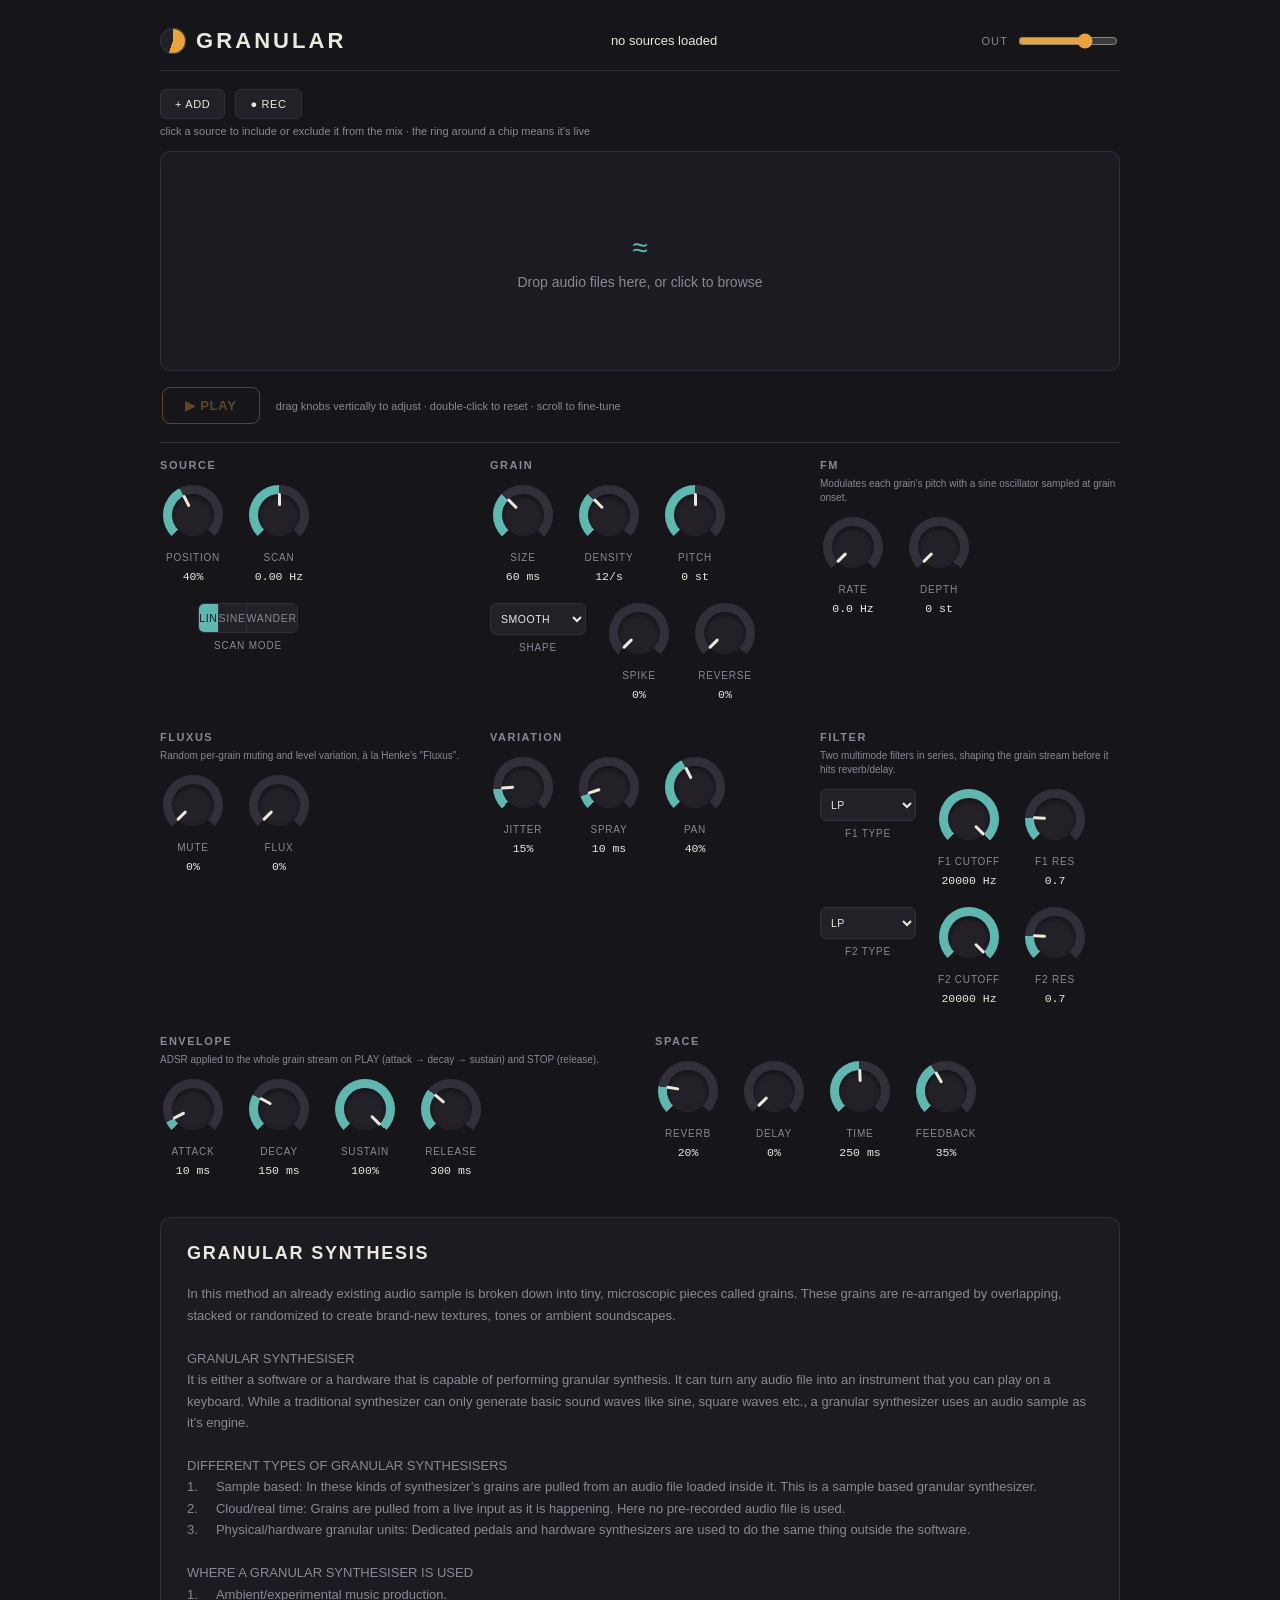
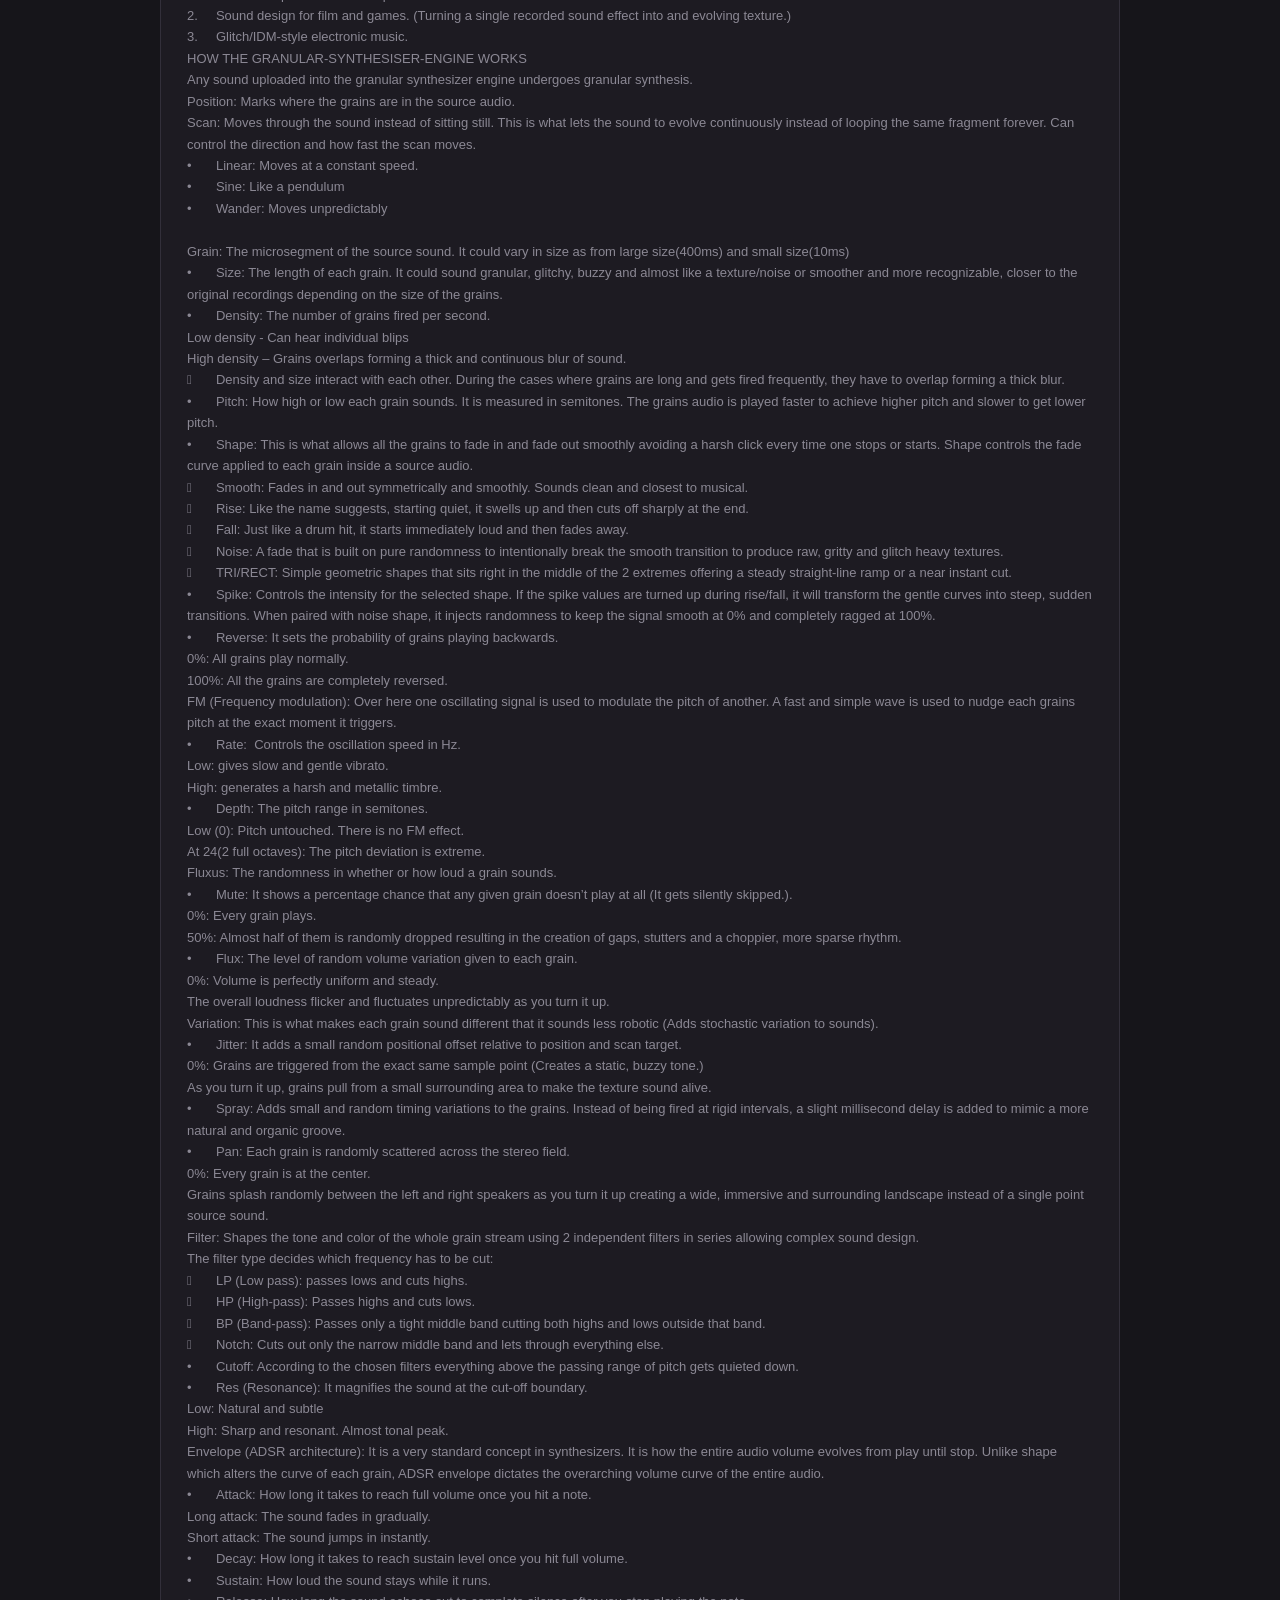
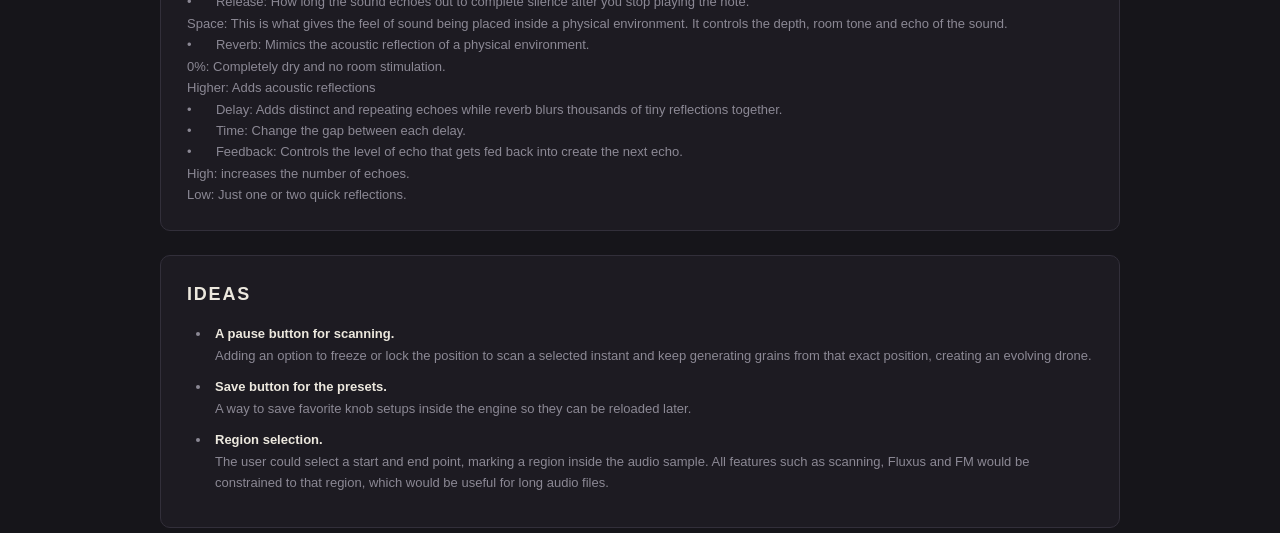
==== commit df36e3c7: "Use supplied granular synthesis documentation" ====
--- a/index.html
+++ b/index.html
@@ -271,27 +271,95 @@
 
   </div>
 <section class="documentation" aria-labelledby="documentation-title">
-          <h2 id="documentation-title">GRANULAR SYNTHESIS</h2>
-          <p>In this method an already existing audio sample is broken down into tiny, microscopic pieces called grains. These grains are re-arranged by overlapping, stacked or randomized to create brand-new textures, tones or ambient soundscapes.</p>
-          <h3>GRANULAR SYNTHESISER</h3>
-          <p>It is either software or hardware capable of performing granular synthesis. It can turn any audio file into an instrument that you can play on a keyboard. While a traditional synthesizer can only generate basic sound waves like sine and square waves, a granular synthesizer uses an audio sample as its engine.</p>
-          <h3>DIFFERENT TYPES OF GRANULAR SYNTHESISERS</h3>
-          <ol><li><strong>Sample based:</strong> Grains are pulled from an audio file loaded inside the synthesizer.</li><li><strong>Cloud/real time:</strong> Grains are pulled from a live input as it is happening; no pre-recorded audio file is used.</li><li><strong>Physical/hardware granular units:</strong> Dedicated pedals and hardware synthesizers perform the same process outside software.</li></ol>
-          <h3>WHERE A GRANULAR SYNTHESISER IS USED</h3>
-          <ol><li>Ambient and experimental music production.</li><li>Sound design for film and games, turning a single recorded sound effect into an evolving texture.</li><li>Glitch and IDM-style electronic music.</li></ol>
-          <h3>HOW THE GRANULAR-SYNTHESISER-ENGINE WORKS</h3>
-          <p>Any sound uploaded into the granular synthesizer engine undergoes granular synthesis.</p>
-          <p><strong>Position:</strong> Marks where the grains are in the source audio.</p><p><strong>Scan:</strong> Moves through the sound so it evolves continuously instead of looping the same fragment forever.</p>
-          <ul><li><strong>Linear:</strong> Moves at a constant speed.</li><li><strong>Sine:</strong> Moves like a pendulum.</li><li><strong>Wander:</strong> Moves unpredictably.</li></ul>
-          <p><strong>Grain:</strong> The microsegment of the source sound. Grain size can range from large (400 ms) to small (10 ms).</p>
-          <ul><li><strong>Size:</strong> The length of each grain. Large grains sound smoother and more recognizable; small grains can sound granular, glitchy, buzzy or noisy.</li><li><strong>Density:</strong> The number of grains fired per second. Low density produces individual blips; high density creates a thick, continuous blur.</li><li><strong>Pitch:</strong> How high or low each grain sounds, measured in semitones.</li><li><strong>Shape:</strong> Controls each grain's fade curve. Smooth fades symmetrically, Rise swells then cuts off, Fall starts loud and fades away, Noise adds randomness, and TRI/RECT provide simple geometric fades.</li><li><strong>Spike:</strong> Controls the intensity of the selected shape.</li><li><strong>Reverse:</strong> Sets the probability of grains playing backwards: 0% is normal playback and 100% reverses every grain.</li></ul>
-          <h3>FM (FREQUENCY MODULATION)</h3><p>One oscillating signal modulates the pitch of another.</p><ul><li><strong>Rate:</strong> Controls oscillation speed in Hz.</li><li><strong>Depth:</strong> Sets the pitch range in semitones; at 0 there is no FM effect.</li></ul>
-          <h3>FLUXUS</h3><p>Fluxus adds randomness to whether a grain plays and how loud it is.</p><ul><li><strong>Mute:</strong> The chance that a grain is silently skipped.</li><li><strong>Flux:</strong> Random volume variation for each grain.</li></ul>
-          <h3>VARIATION</h3><ul><li><strong>Jitter:</strong> Adds random positional offset around the scan target.</li><li><strong>Spray:</strong> Adds random timing variation in milliseconds.</li><li><strong>Pan:</strong> Scatters grains across the stereo field.</li></ul>
-          <h3>FILTER</h3><p>Two independent filters in series shape the tone and colour of the grain stream.</p><ul><li><strong>LP:</strong> Passes lows and cuts highs.</li><li><strong>HP:</strong> Passes highs and cuts lows.</li><li><strong>BP:</strong> Passes a middle band.</li><li><strong>Notch:</strong> Cuts a narrow middle band.</li><li><strong>Cutoff:</strong> Sets the frequency boundary.</li><li><strong>Res:</strong> Magnifies sound at the cutoff boundary.</li></ul>
-          <h3>ENVELOPE (ADSR)</h3><p>ADSR controls the overall volume from play until stop: <strong>Attack</strong> reaches full volume, <strong>Decay</strong> reaches sustain, <strong>Sustain</strong> holds the level, and <strong>Release</strong> fades to silence.</p>
-          <h3>SPACE</h3><p><strong>Reverb</strong> mimics acoustic reflections. <strong>Delay</strong> adds repeating echoes, <strong>Time</strong> sets the gap, and <strong>Feedback</strong> controls how much echo feeds into the next echo.</p>
-        </section>
+  <h2 id="documentation-title">GRANULAR SYNTHESIS</h2>
+  <div class="documentation-copy">In this method an already existing audio sample is broken down into tiny, microscopic pieces called grains. These grains are re-arranged by overlapping, stacked or randomized to create brand-new textures, tones or ambient soundscapes.
+
+GRANULAR SYNTHESISER
+It is either a software or a hardware that is capable of performing granular synthesis. It can turn any audio file into an instrument that you can play on a keyboard. While a traditional synthesizer can only generate basic sound waves like sine, square waves etc., a granular synthesizer uses an audio sample as it’s engine.
+
+DIFFERENT TYPES OF GRANULAR SYNTHESISERS
+1.	Sample based: In these kinds of synthesizer’s grains are pulled from an audio file loaded inside it. This is a sample based granular synthesizer.
+2.	Cloud/real time: Grains are pulled from a live input as it is happening. Here no pre-recorded audio file is used.
+3.	Physical/hardware granular units: Dedicated pedals and hardware synthesizers are used to do the same thing outside the software.
+
+WHERE A GRANULAR SYNTHESISER IS USED
+1.	Ambient/experimental music production.
+2.	Sound design for film and games. (Turning a single recorded sound effect into and evolving texture.)
+3.	Glitch/IDM-style electronic music.
+HOW THE GRANULAR-SYNTHESISER-ENGINE WORKS
+Any sound uploaded into the granular synthesizer engine undergoes granular synthesis.
+Position: Marks where the grains are in the source audio.
+Scan: Moves through the sound instead of sitting still. This is what lets the sound to evolve continuously instead of looping the same fragment forever. Can control the direction and how fast the scan moves.
+•	Linear: Moves at a constant speed.
+•	Sine: Like a pendulum
+•	Wander: Moves unpredictably
+
+Grain: The microsegment of the source sound. It could vary in size as from large size(400ms) and small size(10ms)
+•	Size: The length of each grain. It could sound granular, glitchy, buzzy and almost like a texture/noise or smoother and more recognizable, closer to the original recordings depending on the size of the grains.
+•	Density: The number of grains fired per second.
+Low density - Can hear individual blips
+High density – Grains overlaps forming a thick and continuous blur of sound.
+	Density and size interact with each other. During the cases where grains are long and gets fired frequently, they have to overlap forming a thick blur.
+•	Pitch: How high or low each grain sounds. It is measured in semitones. The grains audio is played faster to achieve higher pitch and slower to get lower pitch.
+•	Shape: This is what allows all the grains to fade in and fade out smoothly avoiding a harsh click every time one stops or starts. Shape controls the fade curve applied to each grain inside a source audio.
+	Smooth: Fades in and out symmetrically and smoothly. Sounds clean and closest to musical.
+	Rise: Like the name suggests, starting quiet, it swells up and then cuts off sharply at the end.
+	Fall: Just like a drum hit, it starts immediately loud and then fades away.
+	Noise: A fade that is built on pure randomness to intentionally break the smooth transition to produce raw, gritty and glitch heavy textures.
+	TRI/RECT: Simple geometric shapes that sits right in the middle of the 2 extremes offering a steady straight-line ramp or a near instant cut.
+•	Spike: Controls the intensity for the selected shape. If the spike values are turned up during rise/fall, it will transform the gentle curves into steep, sudden transitions. When paired with noise shape, it injects randomness to keep the signal smooth at 0% and completely ragged at 100%.
+•	Reverse: It sets the probability of grains playing backwards.
+0%: All grains play normally.
+100%: All the grains are completely reversed.
+FM (Frequency modulation): Over here one oscillating signal is used to modulate the pitch of another. A fast and simple wave is used to nudge each grains pitch at the exact moment it triggers.
+•	Rate:  Controls the oscillation speed in Hz.
+Low: gives slow and gentle vibrato.
+High: generates a harsh and metallic timbre.
+•	Depth: The pitch range in semitones.
+Low (0): Pitch untouched. There is no FM effect.
+At 24(2 full octaves): The pitch deviation is extreme.
+Fluxus: The randomness in whether or how loud a grain sounds.
+•	Mute: It shows a percentage chance that any given grain doesn’t play at all (It gets silently skipped.).
+0%: Every grain plays.
+50%: Almost half of them is randomly dropped resulting in the creation of gaps, stutters and a choppier, more sparse rhythm.
+•	Flux: The level of random volume variation given to each grain.
+0%: Volume is perfectly uniform and steady.
+The overall loudness flicker and fluctuates unpredictably as you turn it up.
+Variation: This is what makes each grain sound different that it sounds less robotic (Adds stochastic variation to sounds).
+•	Jitter: It adds a small random positional offset relative to position and scan target.
+0%: Grains are triggered from the exact same sample point (Creates a static, buzzy tone.)
+As you turn it up, grains pull from a small surrounding area to make the texture sound alive.
+•	Spray: Adds small and random timing variations to the grains. Instead of being fired at rigid intervals, a slight millisecond delay is added to mimic a more natural and organic groove.
+•	Pan: Each grain is randomly scattered across the stereo field.
+0%: Every grain is at the center.
+Grains splash randomly between the left and right speakers as you turn it up creating a wide, immersive and surrounding landscape instead of a single point source sound.
+Filter: Shapes the tone and color of the whole grain stream using 2 independent filters in series allowing complex sound design.
+The filter type decides which frequency has to be cut:
+	LP (Low pass): passes lows and cuts highs.
+	HP (High-pass): Passes highs and cuts lows.
+	BP (Band-pass): Passes only a tight middle band cutting both highs and lows outside that band.
+	Notch: Cuts out only the narrow middle band and lets through everything else.
+•	Cutoff: According to the chosen filters everything above the passing range of pitch gets quieted down.
+•	Res (Resonance): It magnifies the sound at the cut-off boundary.
+Low: Natural and subtle
+High: Sharp and resonant. Almost tonal peak.
+Envelope (ADSR architecture): It is a very standard concept in synthesizers. It is how the entire audio volume evolves from play until stop. Unlike shape which alters the curve of each grain, ADSR envelope dictates the overarching volume curve of the entire audio.
+•	Attack: How long it takes to reach full volume once you hit a note.
+Long attack: The sound fades in gradually.
+Short attack: The sound jumps in instantly.
+•	Decay: How long it takes to reach sustain level once you hit full volume.
+•	Sustain: How loud the sound stays while it runs.
+•	Release: How long the sound echoes out to complete silence after you stop playing the note.
+Space: This is what gives the feel of sound being placed inside a physical environment. It controls the depth, room tone and echo of the sound.
+•	Reverb: Mimics the acoustic reflection of a physical environment.
+0%: Completely dry and no room stimulation.
+Higher: Adds acoustic reflections
+•	Delay: Adds distinct and repeating echoes while reverb blurs thousands of tiny reflections together.
+•	Time: Change the gap between each delay.
+•	Feedback: Controls the level of echo that gets fed back into create the next echo.
+High: increases the number of echoes.
+Low: Just one or two quick reflections.</div>
+</section>
 
   <section class="ideas" aria-labelledby="ideas-title">
     <h2 id="ideas-title">IDEAS</h2>
--- a/css/granular-synth-engine.css
+++ b/css/granular-synth-engine.css
@@ -146,6 +146,7 @@
   .documentation ol,.documentation ul{ margin:8px 0 12px; padding-left:24px; }
   .documentation li{ padding-left:4px; margin:4px 0; }
   .documentation strong{ color:var(--text); }
+  .documentation-copy{ white-space:pre-wrap; }
   .ideas{
     margin-top:24px; padding:24px 26px; background:var(--bg-panel);
     border:1px solid var(--border); border-radius:10px; color:var(--text-dim);
@@ -155,6 +156,17 @@
   .ideas ul{ margin:0; padding-left:24px; }
   .ideas li{ margin:10px 0; padding-left:4px; }
   .ideas strong{ color:var(--text); }
+
+  @media (min-width: 641px) and (max-width: 900px){
+    body{ padding:24px 20px 48px; }
+    .app{ max-width:880px; }
+    .topbar{ gap:12px; }
+    .file-info{ flex:1 1 220px; }
+    .controls{ gap:24px; }
+    .group{ flex:1 1 300px; min-width:0; }
+    .knob-row{ gap:18px; }
+    .documentation,.ideas{ padding:22px 24px; }
+  }
 
   @media (max-width: 640px){
     body{ padding:16px 12px 36px; }
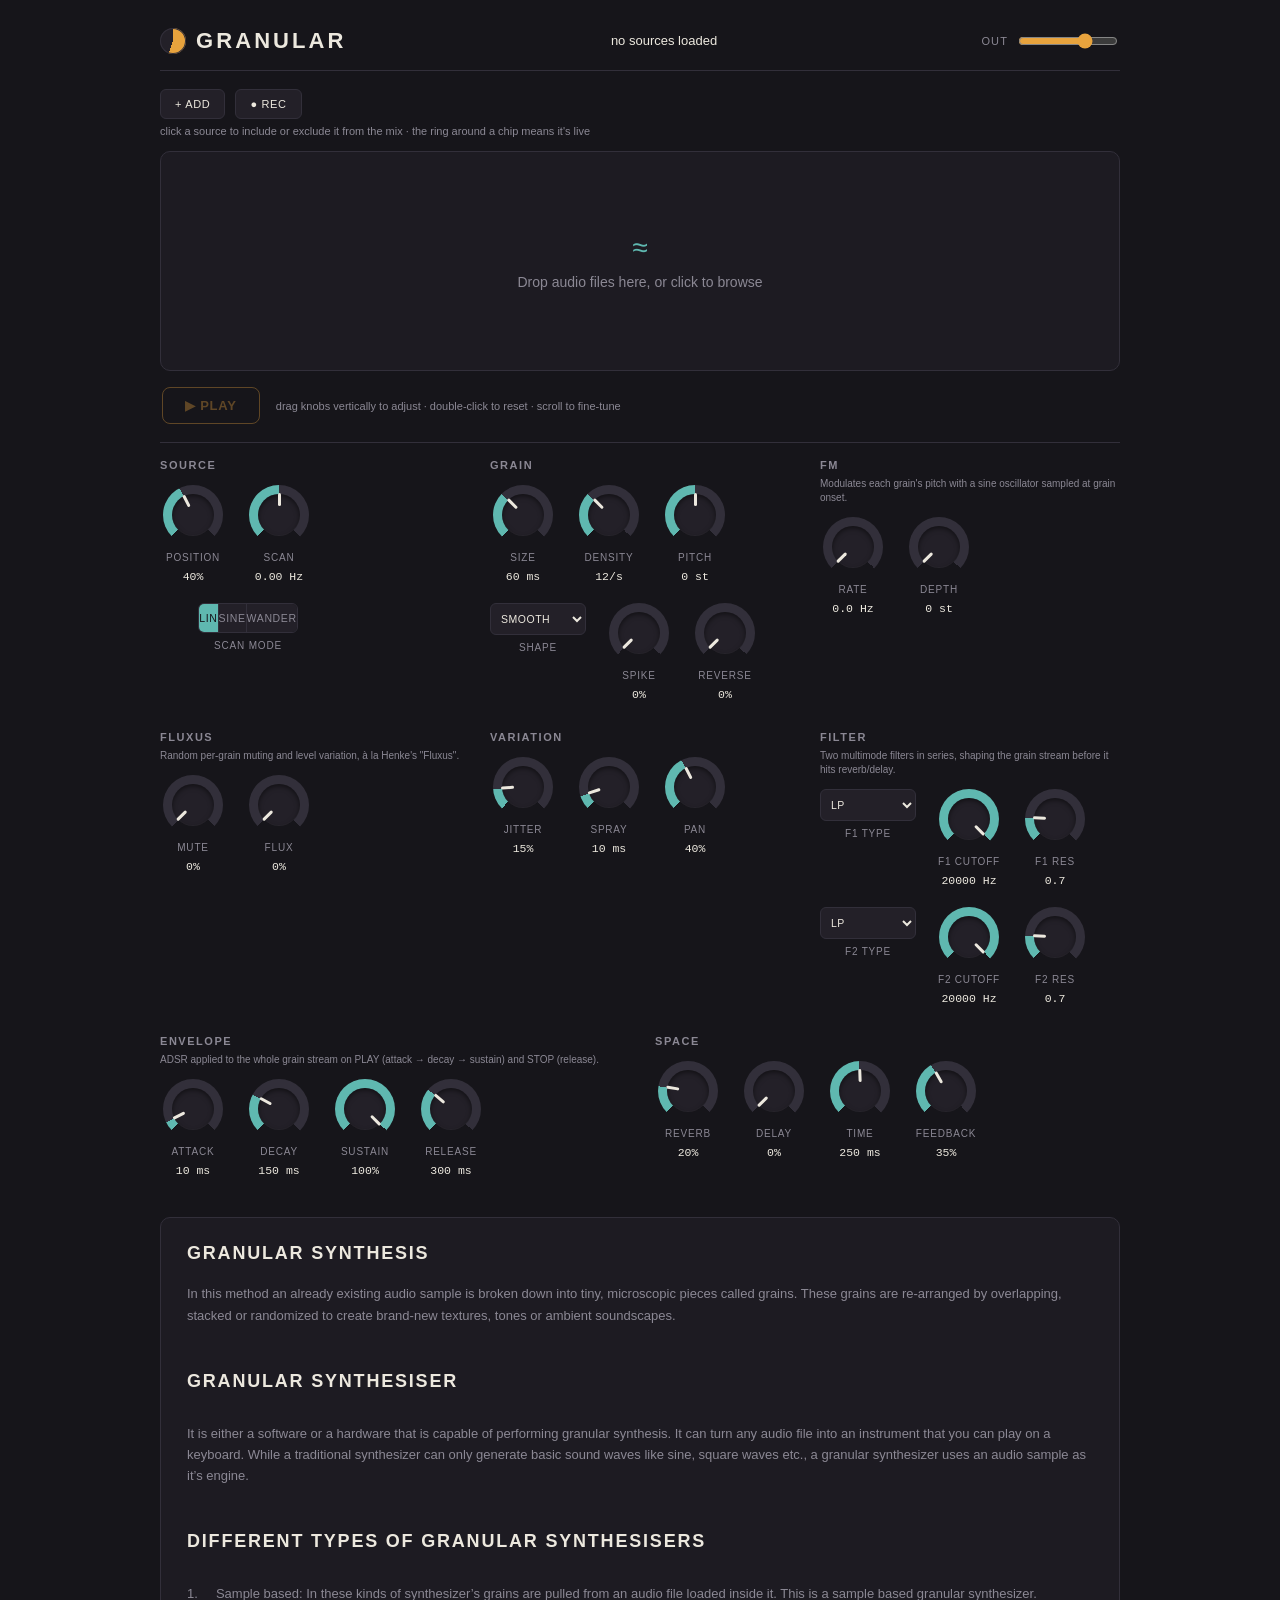
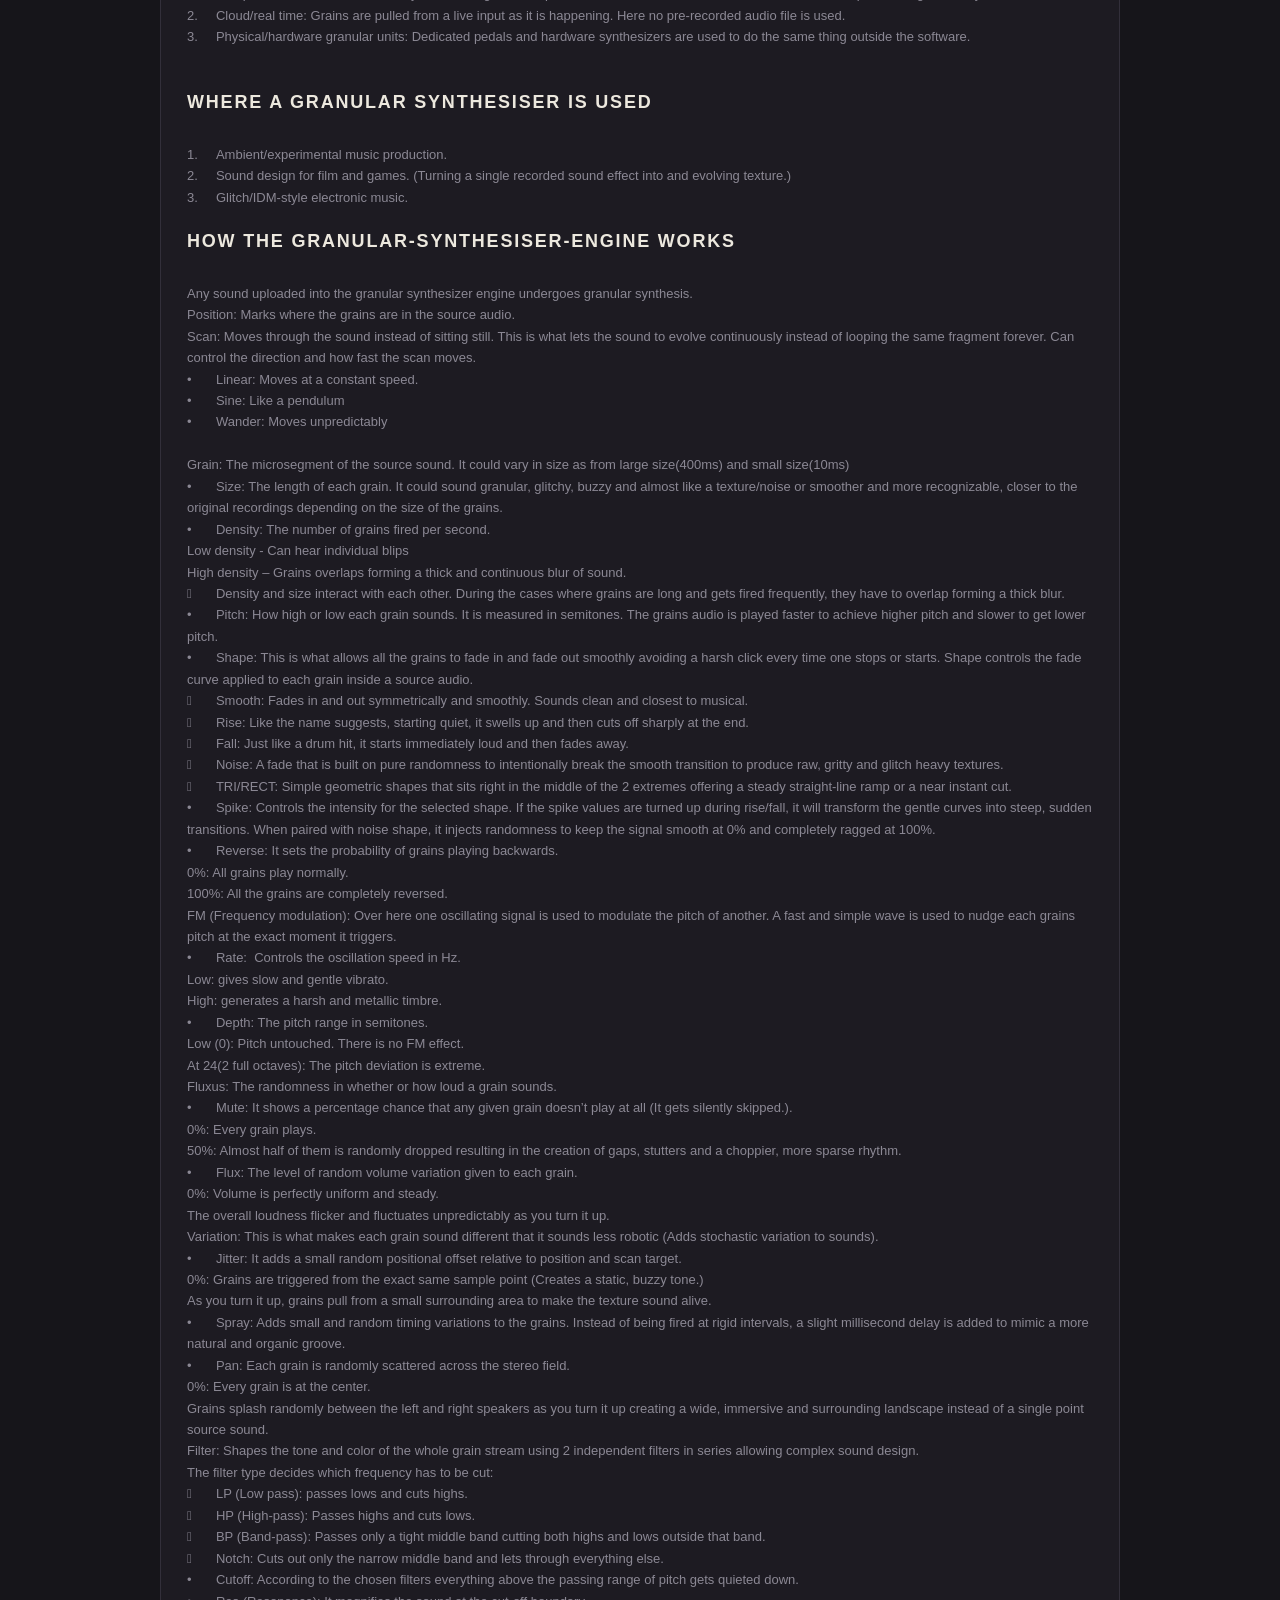
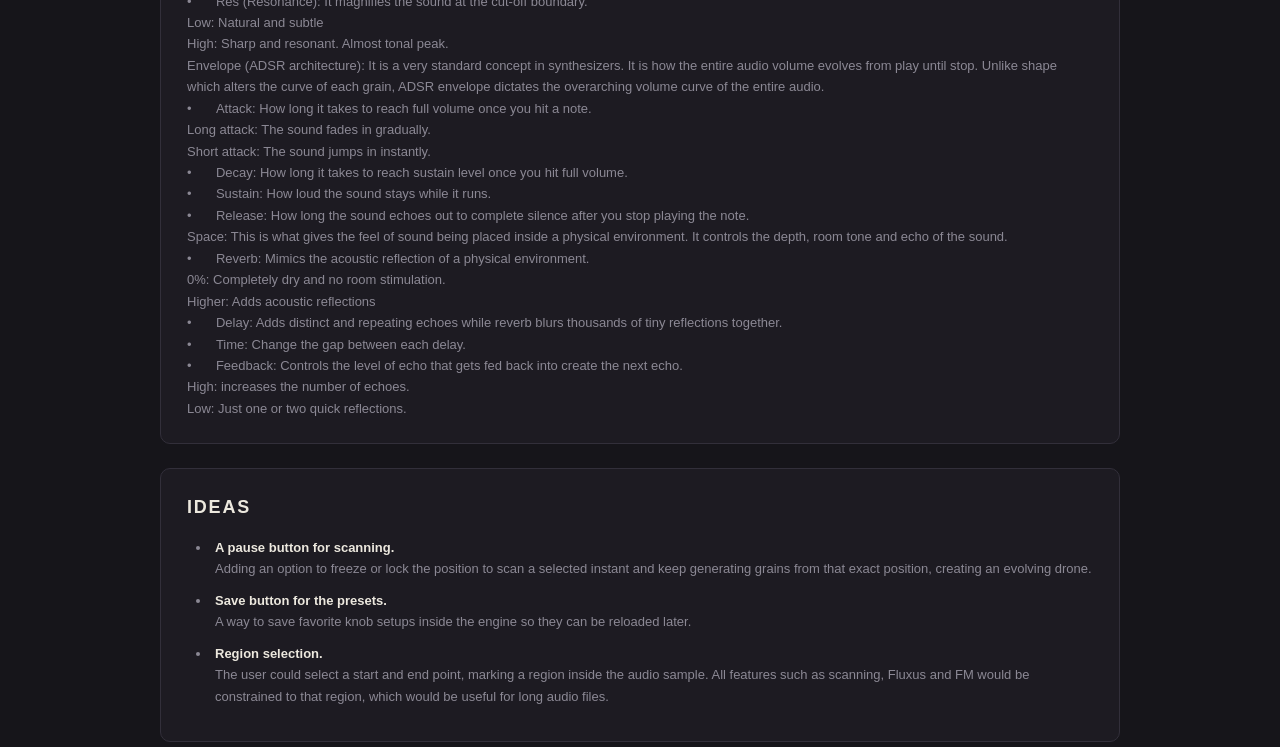
==== commit 9d104e99: "Emphasize documentation headings" ====
--- a/index.html
+++ b/index.html
@@ -274,19 +274,19 @@
   <h2 id="documentation-title">GRANULAR SYNTHESIS</h2>
   <div class="documentation-copy">In this method an already existing audio sample is broken down into tiny, microscopic pieces called grains. These grains are re-arranged by overlapping, stacked or randomized to create brand-new textures, tones or ambient soundscapes.
 
-GRANULAR SYNTHESISER
+<span class="documentation-heading">GRANULAR SYNTHESISER</span>
 It is either a software or a hardware that is capable of performing granular synthesis. It can turn any audio file into an instrument that you can play on a keyboard. While a traditional synthesizer can only generate basic sound waves like sine, square waves etc., a granular synthesizer uses an audio sample as it’s engine.
 
-DIFFERENT TYPES OF GRANULAR SYNTHESISERS
+<span class="documentation-heading">DIFFERENT TYPES OF GRANULAR SYNTHESISERS</span>
 1.	Sample based: In these kinds of synthesizer’s grains are pulled from an audio file loaded inside it. This is a sample based granular synthesizer.
 2.	Cloud/real time: Grains are pulled from a live input as it is happening. Here no pre-recorded audio file is used.
 3.	Physical/hardware granular units: Dedicated pedals and hardware synthesizers are used to do the same thing outside the software.
 
-WHERE A GRANULAR SYNTHESISER IS USED
+<span class="documentation-heading">WHERE A GRANULAR SYNTHESISER IS USED</span>
 1.	Ambient/experimental music production.
 2.	Sound design for film and games. (Turning a single recorded sound effect into and evolving texture.)
 3.	Glitch/IDM-style electronic music.
-HOW THE GRANULAR-SYNTHESISER-ENGINE WORKS
+<span class="documentation-heading">HOW THE GRANULAR-SYNTHESISER-ENGINE WORKS</span>
 Any sound uploaded into the granular synthesizer engine undergoes granular synthesis.
 Position: Marks where the grains are in the source audio.
 Scan: Moves through the sound instead of sitting still. This is what lets the sound to evolve continuously instead of looping the same fragment forever. Can control the direction and how fast the scan moves.
--- a/css/granular-synth-engine.css
+++ b/css/granular-synth-engine.css
@@ -147,6 +147,10 @@
   .documentation li{ padding-left:4px; margin:4px 0; }
   .documentation strong{ color:var(--text); }
   .documentation-copy{ white-space:pre-wrap; }
+  .documentation-heading{
+    display:block; margin:22px 0 8px; color:var(--text);
+    font-size:18px; font-weight:700; letter-spacing:.1em; line-height:1.3;
+  }
   .ideas{
     margin-top:24px; padding:24px 26px; background:var(--bg-panel);
     border:1px solid var(--border); border-radius:10px; color:var(--text-dim);
@@ -190,6 +194,7 @@
     .controls{ display:block; margin-top:12px; padding-top:14px; }
     .documentation{ margin-top:28px; padding:20px 16px; font-size:12px; line-height:1.6; }
     .documentation h2{ font-size:16px; }
+    .documentation-heading{ font-size:16px; }
     .ideas{ margin-top:20px; padding:20px 16px; font-size:12px; line-height:1.6; }
     .ideas h2{ font-size:16px; }
     .group{ min-width:0; margin-bottom:26px; }
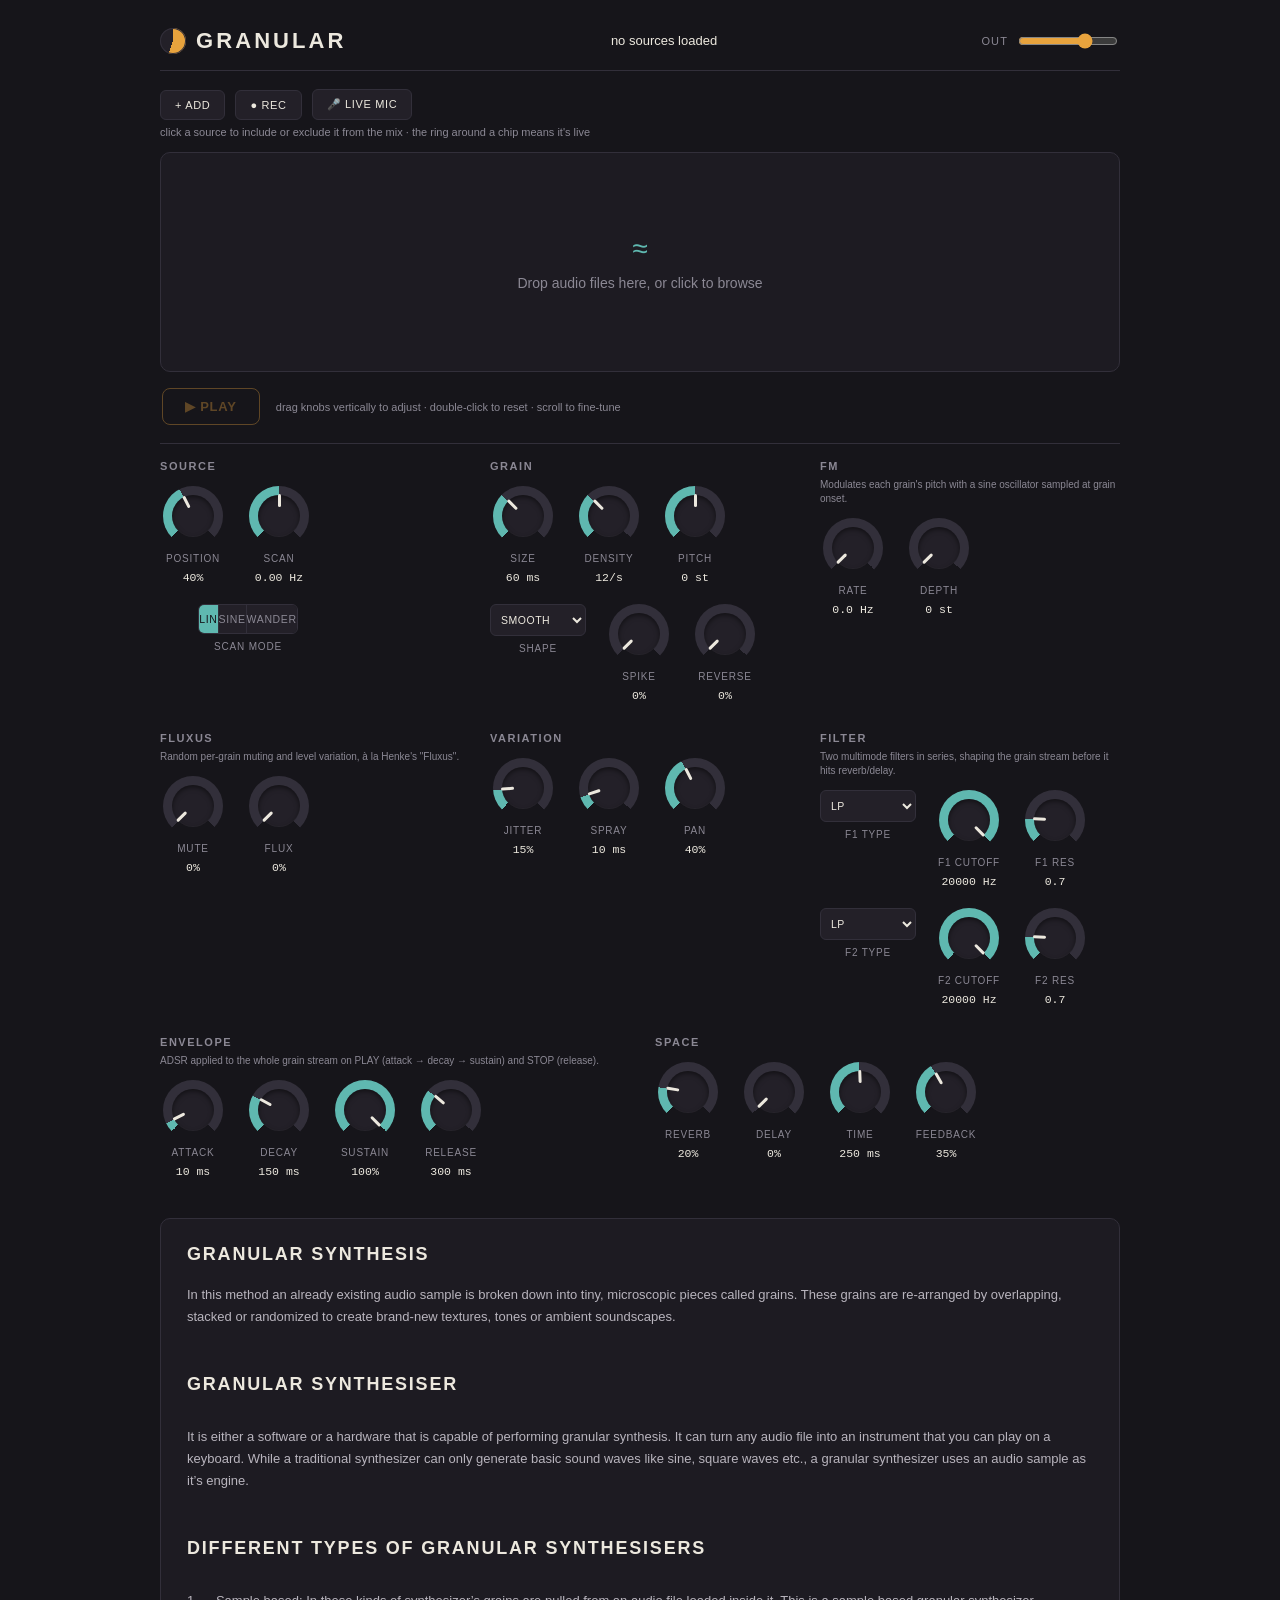
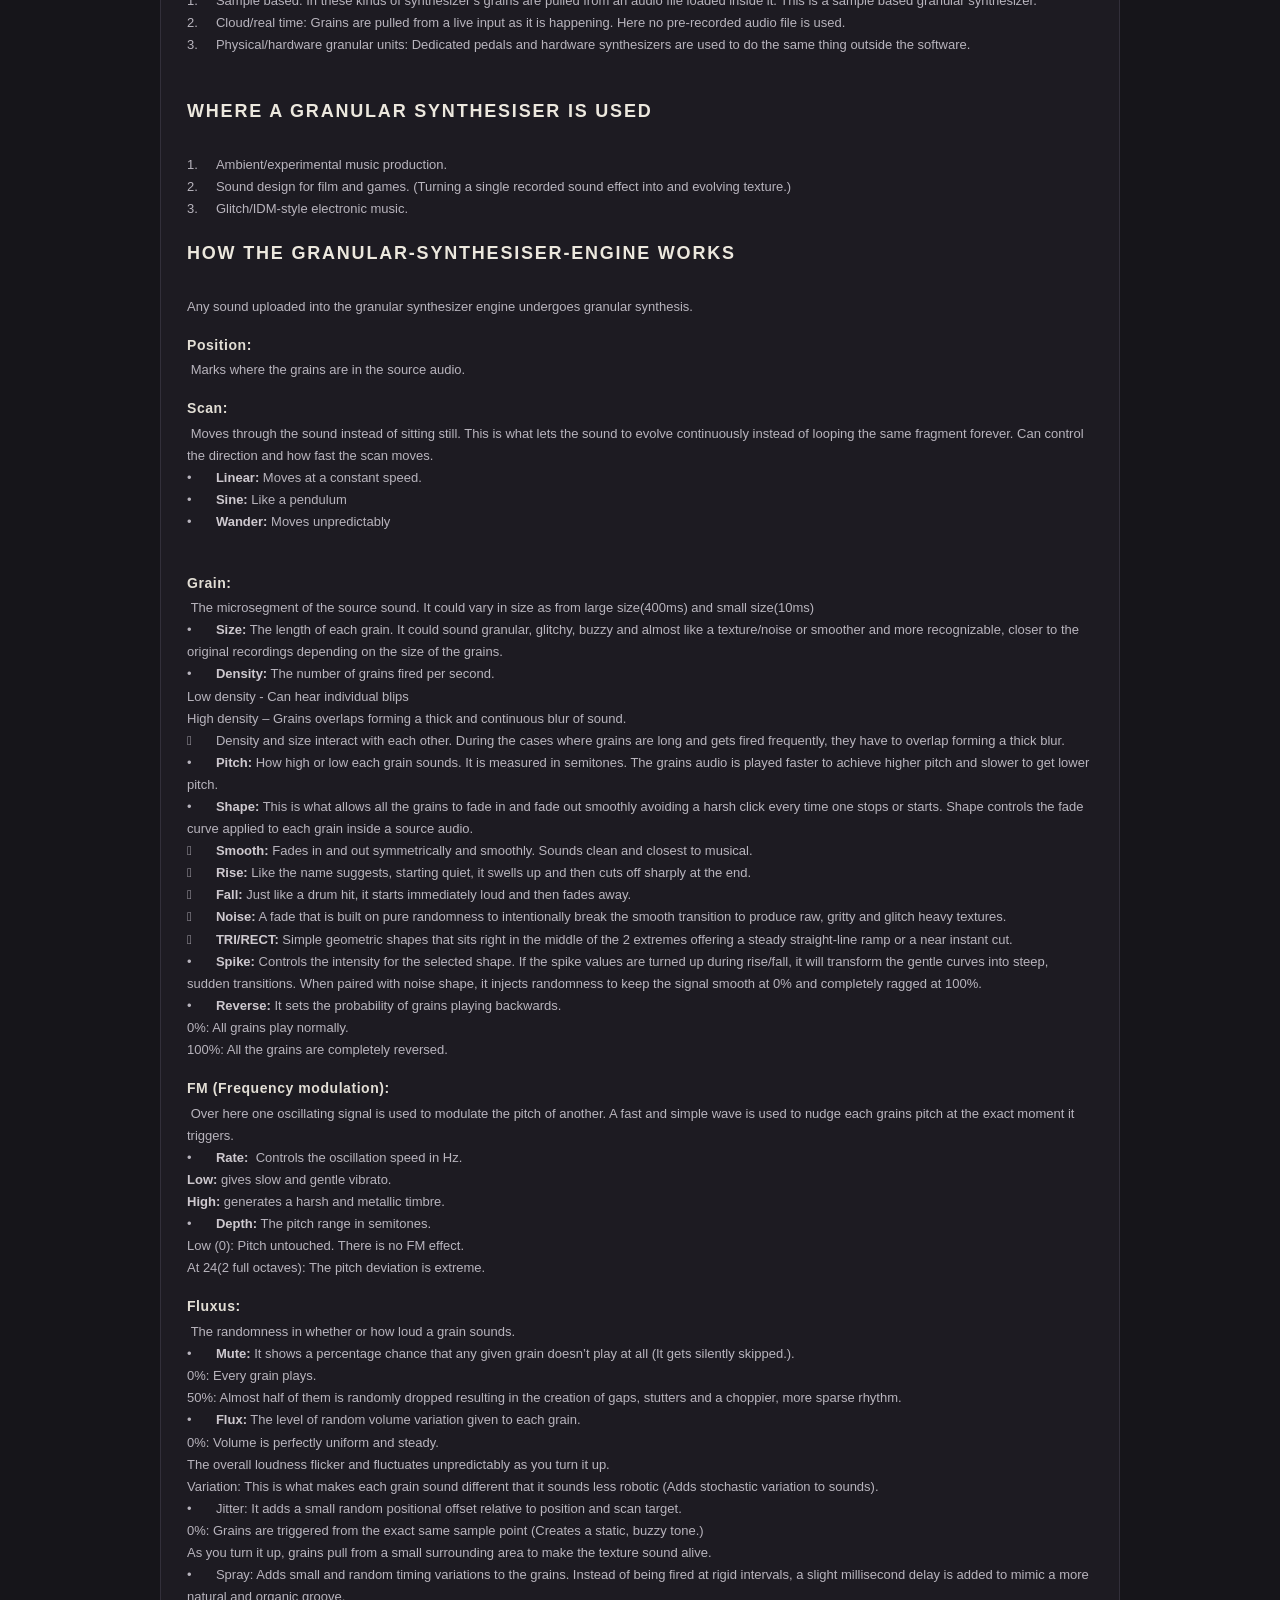
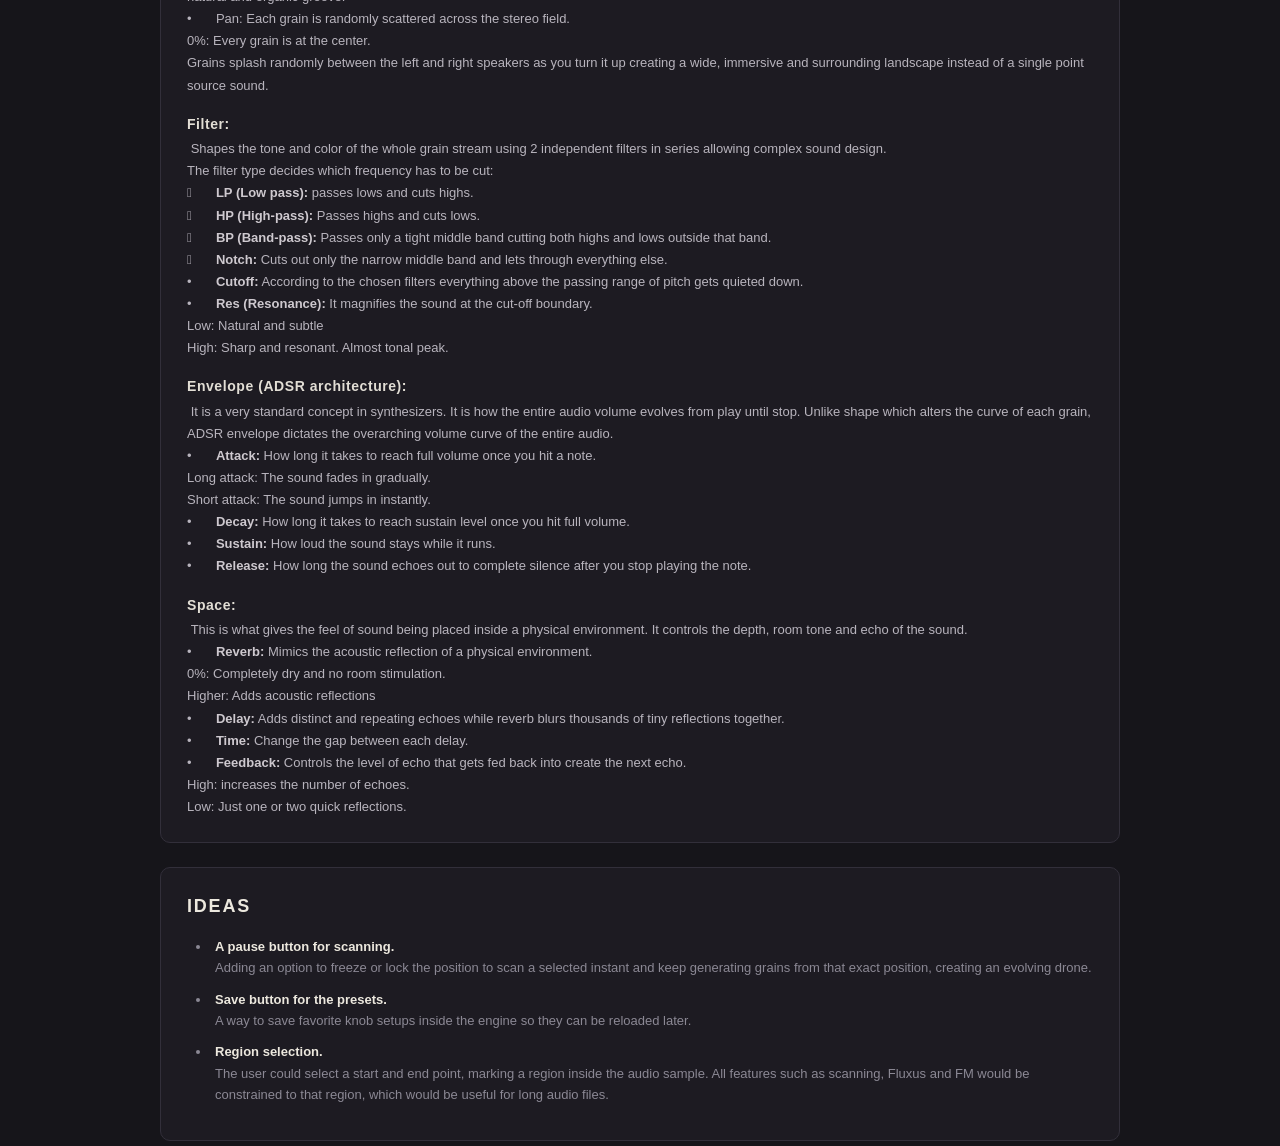
==== commit 7c8c755b: "Add GitHub Pages entry point" ====
--- a/index.html
+++ b/index.html
@@ -1,376 +1,12 @@
 <!DOCTYPE html>
 <html lang="en">
 <head>
-<meta charset="UTF-8">
-<meta name="viewport" content="width=device-width, initial-scale=1.0">
-<title>Granular — grain synthesis engine</title>
-<link rel="stylesheet" href="css/granular-synth-engine.css">
+  <meta charset="UTF-8">
+  <meta name="viewport" content="width=device-width, initial-scale=1.0">
+  <meta http-equiv="refresh" content="0; url=granular-synth-engine.html">
+  <title>Granular</title>
 </head>
 <body>
-<div class="app">
-
-  <header class="topbar">
-    <div class="brand">
-      <span class="brand-mark"></span>
-      <h1>GRANULAR</h1>
-    </div>
-    <div class="file-info">
-      <span id="file-name">no sources loaded</span>
-      <span id="status" class="status-text"></span>
-    </div>
-    <div class="master">
-      <label for="master-volume">OUT</label>
-      <input type="range" id="master-volume" min="0" max="100" value="70">
-    </div>
-  </header>
-
-  <div class="sources-bar">
-    <label class="bar-btn" for="file-input">+ ADD</label>
-    <button id="record-btn" class="bar-btn record" type="button">● REC</button>
-    <div id="chips" class="chips"></div>
-    <input type="file" id="file-input" accept="audio/*" multiple hidden>
-  </div>
-  <div class="sources-hint">click a source to include or exclude it from the mix · the ring around a chip means it's live</div>
-
-  <div class="stage" id="stage">
-    <label class="dropzone" id="dropzone" for="file-input">
-      <div class="dropzone-icon">≈</div>
-      <p>Drop audio files here, or click to browse</p>
-    </label>
-    <canvas id="wave-canvas" class="wave-canvas"></canvas>
-    <canvas id="overlay-canvas" class="overlay-canvas"></canvas>
-  </div>
-
-  <div class="transport">
-    <button id="play-btn" class="play-btn" disabled>▶ PLAY</button>
-    <span class="hint">drag knobs vertically to adjust · double-click to reset · scroll to fine-tune</span>
-  </div>
-
-  <div class="controls">
-
-    <section class="group">
-      <h2 class="group-title">SOURCE</h2>
-      <div class="knob-row">
-        <div class="knob-unit">
-          <div class="knob" id="knob-position" tabindex="0" role="slider" aria-label="Position"><div class="knob-ring"></div><div class="knob-face"></div><div class="knob-pointer-wrap"><div class="knob-pointer"></div></div></div>
-          <div class="knob-label">POSITION</div>
-          <div class="knob-value" id="val-position">40%</div>
-        </div>
-        <div class="knob-unit">
-          <div class="knob" id="knob-scan" tabindex="0" role="slider" aria-label="Scan speed"><div class="knob-ring"></div><div class="knob-face"></div><div class="knob-pointer-wrap"><div class="knob-pointer"></div></div></div>
-          <div class="knob-label">SCAN</div>
-          <div class="knob-value" id="val-scan">0.00×/s</div>
-        </div>
-        <div class="seg-unit wide">
-          <div class="seg" id="scanmode-seg">
-            <button class="seg-btn active" data-mode="linear">LIN</button>
-            <button class="seg-btn" data-mode="sine">SINE</button>
-            <button class="seg-btn" data-mode="wander">WANDER</button>
-          </div>
-          <div class="knob-label">SCAN MODE</div>
-        </div>
-
-        
-      </div>
-    </section>
-
-    <section class="group">
-      <h2 class="group-title">GRAIN</h2>
-      <div class="knob-row">
-        <div class="knob-unit">
-          <div class="knob" id="knob-size" tabindex="0" role="slider" aria-label="Grain size"><div class="knob-ring"></div><div class="knob-face"></div><div class="knob-pointer-wrap"><div class="knob-pointer"></div></div></div>
-          <div class="knob-label">SIZE</div>
-          <div class="knob-value" id="val-size">60 ms</div>
-        </div>
-        <div class="knob-unit">
-          <div class="knob" id="knob-density" tabindex="0" role="slider" aria-label="Density"><div class="knob-ring"></div><div class="knob-face"></div><div class="knob-pointer-wrap"><div class="knob-pointer"></div></div></div>
-          <div class="knob-label">DENSITY</div>
-          <div class="knob-value" id="val-density">12/s</div>
-        </div>
-        <div class="knob-unit">
-          <div class="knob" id="knob-pitch" tabindex="0" role="slider" aria-label="Pitch"><div class="knob-ring"></div><div class="knob-face"></div><div class="knob-pointer-wrap"><div class="knob-pointer"></div></div></div>
-          <div class="knob-label">PITCH</div>
-          <div class="knob-value" id="val-pitch">0 st</div>
-        </div>
-        <div class="select-unit">
-          <select id="window-select" class="native-select">
-            <option value="hann" selected>SMOOTH</option>
-            <option value="rise">RISE</option>
-            <option value="fall">FALL</option>
-            <option value="noise">NOISE</option>
-            <option value="tri">TRI</option>
-            <option value="rect">RECT</option>
-          </select>
-          <div class="knob-label">SHAPE</div>
-        </div>
-        <div class="knob-unit">
-          <div class="knob" id="knob-spike" tabindex="0" role="slider" aria-label="Spike"><div class="knob-ring"></div><div class="knob-face"></div><div class="knob-pointer-wrap"><div class="knob-pointer"></div></div></div>
-          <div class="knob-label">SPIKE</div>
-          <div class="knob-value" id="val-spike">0%</div>
-        </div>
-        <div class="knob-unit">
-          <div class="knob" id="knob-reverse" tabindex="0" role="slider" aria-label="Reverse chance"><div class="knob-ring"></div><div class="knob-face"></div><div class="knob-pointer-wrap"><div class="knob-pointer"></div></div></div>
-          <div class="knob-label">REVERSE</div>
-          <div class="knob-value" id="val-reverse">0%</div>
-        </div>
-      </div>
-    </section>
-
-    <section class="group">
-      <h2 class="group-title">FM</h2>
-      <p class="group-note">Modulates each grain's pitch with a sine oscillator sampled at grain onset.</p>
-      <div class="knob-row">
-        <div class="knob-unit">
-          <div class="knob" id="knob-fmrate" tabindex="0" role="slider" aria-label="FM rate"><div class="knob-ring"></div><div class="knob-face"></div><div class="knob-pointer-wrap"><div class="knob-pointer"></div></div></div>
-          <div class="knob-label">RATE</div>
-          <div class="knob-value" id="val-fmrate">0 Hz</div>
-        </div>
-        <div class="knob-unit">
-          <div class="knob" id="knob-fmdepth" tabindex="0" role="slider" aria-label="FM depth"><div class="knob-ring"></div><div class="knob-face"></div><div class="knob-pointer-wrap"><div class="knob-pointer"></div></div></div>
-          <div class="knob-label">DEPTH</div>
-          <div class="knob-value" id="val-fmdepth">0 st</div>
-        </div>
-      </div>
-    </section>
-
-    <section class="group">
-      <h2 class="group-title">FLUXUS</h2>
-      <p class="group-note">Random per-grain muting and level variation, à la Henke's "Fluxus".</p>
-      <div class="knob-row">
-        <div class="knob-unit">
-          <div class="knob" id="knob-fluxmute" tabindex="0" role="slider" aria-label="Fluxus mute chance"><div class="knob-ring"></div><div class="knob-face"></div><div class="knob-pointer-wrap"><div class="knob-pointer"></div></div></div>
-          <div class="knob-label">MUTE</div>
-          <div class="knob-value" id="val-fluxmute">0%</div>
-        </div>
-        <div class="knob-unit">
-          <div class="knob" id="knob-fluxlevel" tabindex="0" role="slider" aria-label="Fluxus level variation"><div class="knob-ring"></div><div class="knob-face"></div><div class="knob-pointer-wrap"><div class="knob-pointer"></div></div></div>
-          <div class="knob-label">FLUX</div>
-          <div class="knob-value" id="val-fluxlevel">0%</div>
-        </div>
-      </div>
-    </section>
-
-    <section class="group">
-      <h2 class="group-title">VARIATION</h2>
-      <div class="knob-row">
-        <div class="knob-unit">
-          <div class="knob" id="knob-jitter" tabindex="0" role="slider" aria-label="Position jitter"><div class="knob-ring"></div><div class="knob-face"></div><div class="knob-pointer-wrap"><div class="knob-pointer"></div></div></div>
-          <div class="knob-label">JITTER</div>
-          <div class="knob-value" id="val-jitter">15%</div>
-        </div>
-        <div class="knob-unit">
-          <div class="knob" id="knob-spray" tabindex="0" role="slider" aria-label="Spray"><div class="knob-ring"></div><div class="knob-face"></div><div class="knob-pointer-wrap"><div class="knob-pointer"></div></div></div>
-          <div class="knob-label">SPRAY</div>
-          <div class="knob-value" id="val-spray">10 ms</div>
-        </div>
-        <div class="knob-unit">
-          <div class="knob" id="knob-pan" tabindex="0" role="slider" aria-label="Pan spread"><div class="knob-ring"></div><div class="knob-face"></div><div class="knob-pointer-wrap"><div class="knob-pointer"></div></div></div>
-          <div class="knob-label">PAN</div>
-          <div class="knob-value" id="val-pan">40%</div>
-        </div>
-      </div>
-    </section>
-
-    <section class="group">
-      <h2 class="group-title">FILTER</h2>
-      <p class="group-note">Two multimode filters in series, shaping the grain stream before it hits reverb/delay.</p>
-      <div class="knob-row">
-        <div class="select-unit">
-          <select id="filter1-type" class="native-select">
-            <option value="lowpass" selected>LP</option>
-            <option value="highpass">HP</option>
-            <option value="bandpass">BP</option>
-            <option value="notch">NOTCH</option>
-          </select>
-          <div class="knob-label">F1 TYPE</div>
-        </div>
-        <div class="knob-unit">
-          <div class="knob" id="knob-filter1cutoff" tabindex="0" role="slider" aria-label="Filter 1 cutoff"><div class="knob-ring"></div><div class="knob-face"></div><div class="knob-pointer-wrap"><div class="knob-pointer"></div></div></div>
-          <div class="knob-label">F1 CUTOFF</div>
-          <div class="knob-value" id="val-filter1cutoff">20000 Hz</div>
-        </div>
-        <div class="knob-unit">
-          <div class="knob" id="knob-filter1res" tabindex="0" role="slider" aria-label="Filter 1 resonance"><div class="knob-ring"></div><div class="knob-face"></div><div class="knob-pointer-wrap"><div class="knob-pointer"></div></div></div>
-          <div class="knob-label">F1 RES</div>
-          <div class="knob-value" id="val-filter1res">0.7</div>
-        </div>
-        <div class="select-unit">
-          <select id="filter2-type" class="native-select">
-            <option value="lowpass" selected>LP</option>
-            <option value="highpass">HP</option>
-            <option value="bandpass">BP</option>
-            <option value="notch">NOTCH</option>
-          </select>
-          <div class="knob-label">F2 TYPE</div>
-        </div>
-        <div class="knob-unit">
-          <div class="knob" id="knob-filter2cutoff" tabindex="0" role="slider" aria-label="Filter 2 cutoff"><div class="knob-ring"></div><div class="knob-face"></div><div class="knob-pointer-wrap"><div class="knob-pointer"></div></div></div>
-          <div class="knob-label">F2 CUTOFF</div>
-          <div class="knob-value" id="val-filter2cutoff">20000 Hz</div>
-        </div>
-        <div class="knob-unit">
-          <div class="knob" id="knob-filter2res" tabindex="0" role="slider" aria-label="Filter 2 resonance"><div class="knob-ring"></div><div class="knob-face"></div><div class="knob-pointer-wrap"><div class="knob-pointer"></div></div></div>
-          <div class="knob-label">F2 RES</div>
-          <div class="knob-value" id="val-filter2res">0.7</div>
-        </div>
-      </div>
-    </section>
-
-    <section class="group">
-      <h2 class="group-title">ENVELOPE</h2>
-      <p class="group-note">ADSR applied to the whole grain stream on PLAY (attack → decay → sustain) and STOP (release).</p>
-      <div class="knob-row">
-        <div class="knob-unit">
-          <div class="knob" id="knob-attack" tabindex="0" role="slider" aria-label="Attack"><div class="knob-ring"></div><div class="knob-face"></div><div class="knob-pointer-wrap"><div class="knob-pointer"></div></div></div>
-          <div class="knob-label">ATTACK</div>
-          <div class="knob-value" id="val-attack">10 ms</div>
-        </div>
-        <div class="knob-unit">
-          <div class="knob" id="knob-decay" tabindex="0" role="slider" aria-label="Decay"><div class="knob-ring"></div><div class="knob-face"></div><div class="knob-pointer-wrap"><div class="knob-pointer"></div></div></div>
-          <div class="knob-label">DECAY</div>
-          <div class="knob-value" id="val-decay">150 ms</div>
-        </div>
-        <div class="knob-unit">
-          <div class="knob" id="knob-sustain" tabindex="0" role="slider" aria-label="Sustain"><div class="knob-ring"></div><div class="knob-face"></div><div class="knob-pointer-wrap"><div class="knob-pointer"></div></div></div>
-          <div class="knob-label">SUSTAIN</div>
-          <div class="knob-value" id="val-sustain">100%</div>
-        </div>
-        <div class="knob-unit">
-          <div class="knob" id="knob-release" tabindex="0" role="slider" aria-label="Release"><div class="knob-ring"></div><div class="knob-face"></div><div class="knob-pointer-wrap"><div class="knob-pointer"></div></div></div>
-          <div class="knob-label">RELEASE</div>
-          <div class="knob-value" id="val-release">300 ms</div>
-        </div>
-      </div>
-    </section>
-
-    <section class="group">
-      <h2 class="group-title">SPACE</h2>
-      <div class="knob-row">
-        <div class="knob-unit">
-          <div class="knob" id="knob-reverb" tabindex="0" role="slider" aria-label="Reverb"><div class="knob-ring"></div><div class="knob-face"></div><div class="knob-pointer-wrap"><div class="knob-pointer"></div></div></div>
-          <div class="knob-label">REVERB</div>
-          <div class="knob-value" id="val-reverb">20%</div>
-        </div>
-        <div class="knob-unit">
-          <div class="knob" id="knob-delay" tabindex="0" role="slider" aria-label="Delay amount"><div class="knob-ring"></div><div class="knob-face"></div><div class="knob-pointer-wrap"><div class="knob-pointer"></div></div></div>
-          <div class="knob-label">DELAY</div>
-          <div class="knob-value" id="val-delay">0%</div>
-        </div>
-        <div class="knob-unit">
-          <div class="knob" id="knob-delaytime" tabindex="0" role="slider" aria-label="Delay time"><div class="knob-ring"></div><div class="knob-face"></div><div class="knob-pointer-wrap"><div class="knob-pointer"></div></div></div>
-          <div class="knob-label">TIME</div>
-          <div class="knob-value" id="val-delaytime">250 ms</div>
-        </div>
-        <div class="knob-unit">
-          <div class="knob" id="knob-feedback" tabindex="0" role="slider" aria-label="Delay feedback"><div class="knob-ring"></div><div class="knob-face"></div><div class="knob-pointer-wrap"><div class="knob-pointer"></div></div></div>
-          <div class="knob-label">FEEDBACK</div>
-          <div class="knob-value" id="val-feedback">35%</div>
-        </div>
-      </div>
-    </section>
-
-  </div>
-<section class="documentation" aria-labelledby="documentation-title">
-  <h2 id="documentation-title">GRANULAR SYNTHESIS</h2>
-  <div class="documentation-copy">In this method an already existing audio sample is broken down into tiny, microscopic pieces called grains. These grains are re-arranged by overlapping, stacked or randomized to create brand-new textures, tones or ambient soundscapes.
-
-<span class="documentation-heading">GRANULAR SYNTHESISER</span>
-It is either a software or a hardware that is capable of performing granular synthesis. It can turn any audio file into an instrument that you can play on a keyboard. While a traditional synthesizer can only generate basic sound waves like sine, square waves etc., a granular synthesizer uses an audio sample as it’s engine.
-
-<span class="documentation-heading">DIFFERENT TYPES OF GRANULAR SYNTHESISERS</span>
-1.	Sample based: In these kinds of synthesizer’s grains are pulled from an audio file loaded inside it. This is a sample based granular synthesizer.
-2.	Cloud/real time: Grains are pulled from a live input as it is happening. Here no pre-recorded audio file is used.
-3.	Physical/hardware granular units: Dedicated pedals and hardware synthesizers are used to do the same thing outside the software.
-
-<span class="documentation-heading">WHERE A GRANULAR SYNTHESISER IS USED</span>
-1.	Ambient/experimental music production.
-2.	Sound design for film and games. (Turning a single recorded sound effect into and evolving texture.)
-3.	Glitch/IDM-style electronic music.
-<span class="documentation-heading">HOW THE GRANULAR-SYNTHESISER-ENGINE WORKS</span>
-Any sound uploaded into the granular synthesizer engine undergoes granular synthesis.
-Position: Marks where the grains are in the source audio.
-Scan: Moves through the sound instead of sitting still. This is what lets the sound to evolve continuously instead of looping the same fragment forever. Can control the direction and how fast the scan moves.
-•	Linear: Moves at a constant speed.
-•	Sine: Like a pendulum
-•	Wander: Moves unpredictably
-
-Grain: The microsegment of the source sound. It could vary in size as from large size(400ms) and small size(10ms)
-•	Size: The length of each grain. It could sound granular, glitchy, buzzy and almost like a texture/noise or smoother and more recognizable, closer to the original recordings depending on the size of the grains.
-•	Density: The number of grains fired per second.
-Low density - Can hear individual blips
-High density – Grains overlaps forming a thick and continuous blur of sound.
-	Density and size interact with each other. During the cases where grains are long and gets fired frequently, they have to overlap forming a thick blur.
-•	Pitch: How high or low each grain sounds. It is measured in semitones. The grains audio is played faster to achieve higher pitch and slower to get lower pitch.
-•	Shape: This is what allows all the grains to fade in and fade out smoothly avoiding a harsh click every time one stops or starts. Shape controls the fade curve applied to each grain inside a source audio.
-	Smooth: Fades in and out symmetrically and smoothly. Sounds clean and closest to musical.
-	Rise: Like the name suggests, starting quiet, it swells up and then cuts off sharply at the end.
-	Fall: Just like a drum hit, it starts immediately loud and then fades away.
-	Noise: A fade that is built on pure randomness to intentionally break the smooth transition to produce raw, gritty and glitch heavy textures.
-	TRI/RECT: Simple geometric shapes that sits right in the middle of the 2 extremes offering a steady straight-line ramp or a near instant cut.
-•	Spike: Controls the intensity for the selected shape. If the spike values are turned up during rise/fall, it will transform the gentle curves into steep, sudden transitions. When paired with noise shape, it injects randomness to keep the signal smooth at 0% and completely ragged at 100%.
-•	Reverse: It sets the probability of grains playing backwards.
-0%: All grains play normally.
-100%: All the grains are completely reversed.
-FM (Frequency modulation): Over here one oscillating signal is used to modulate the pitch of another. A fast and simple wave is used to nudge each grains pitch at the exact moment it triggers.
-•	Rate:  Controls the oscillation speed in Hz.
-Low: gives slow and gentle vibrato.
-High: generates a harsh and metallic timbre.
-•	Depth: The pitch range in semitones.
-Low (0): Pitch untouched. There is no FM effect.
-At 24(2 full octaves): The pitch deviation is extreme.
-Fluxus: The randomness in whether or how loud a grain sounds.
-•	Mute: It shows a percentage chance that any given grain doesn’t play at all (It gets silently skipped.).
-0%: Every grain plays.
-50%: Almost half of them is randomly dropped resulting in the creation of gaps, stutters and a choppier, more sparse rhythm.
-•	Flux: The level of random volume variation given to each grain.
-0%: Volume is perfectly uniform and steady.
-The overall loudness flicker and fluctuates unpredictably as you turn it up.
-Variation: This is what makes each grain sound different that it sounds less robotic (Adds stochastic variation to sounds).
-•	Jitter: It adds a small random positional offset relative to position and scan target.
-0%: Grains are triggered from the exact same sample point (Creates a static, buzzy tone.)
-As you turn it up, grains pull from a small surrounding area to make the texture sound alive.
-•	Spray: Adds small and random timing variations to the grains. Instead of being fired at rigid intervals, a slight millisecond delay is added to mimic a more natural and organic groove.
-•	Pan: Each grain is randomly scattered across the stereo field.
-0%: Every grain is at the center.
-Grains splash randomly between the left and right speakers as you turn it up creating a wide, immersive and surrounding landscape instead of a single point source sound.
-Filter: Shapes the tone and color of the whole grain stream using 2 independent filters in series allowing complex sound design.
-The filter type decides which frequency has to be cut:
-	LP (Low pass): passes lows and cuts highs.
-	HP (High-pass): Passes highs and cuts lows.
-	BP (Band-pass): Passes only a tight middle band cutting both highs and lows outside that band.
-	Notch: Cuts out only the narrow middle band and lets through everything else.
-•	Cutoff: According to the chosen filters everything above the passing range of pitch gets quieted down.
-•	Res (Resonance): It magnifies the sound at the cut-off boundary.
-Low: Natural and subtle
-High: Sharp and resonant. Almost tonal peak.
-Envelope (ADSR architecture): It is a very standard concept in synthesizers. It is how the entire audio volume evolves from play until stop. Unlike shape which alters the curve of each grain, ADSR envelope dictates the overarching volume curve of the entire audio.
-•	Attack: How long it takes to reach full volume once you hit a note.
-Long attack: The sound fades in gradually.
-Short attack: The sound jumps in instantly.
-•	Decay: How long it takes to reach sustain level once you hit full volume.
-•	Sustain: How loud the sound stays while it runs.
-•	Release: How long the sound echoes out to complete silence after you stop playing the note.
-Space: This is what gives the feel of sound being placed inside a physical environment. It controls the depth, room tone and echo of the sound.
-•	Reverb: Mimics the acoustic reflection of a physical environment.
-0%: Completely dry and no room stimulation.
-Higher: Adds acoustic reflections
-•	Delay: Adds distinct and repeating echoes while reverb blurs thousands of tiny reflections together.
-•	Time: Change the gap between each delay.
-•	Feedback: Controls the level of echo that gets fed back into create the next echo.
-High: increases the number of echoes.
-Low: Just one or two quick reflections.</div>
-</section>
-
-  <section class="ideas" aria-labelledby="ideas-title">
-    <h2 id="ideas-title">IDEAS</h2>
-    <ul>
-      <li><strong>A pause button for scanning.</strong><br>Adding an option to freeze or lock the position to scan a selected instant and keep generating grains from that exact position, creating an evolving drone.</li>
-      <li><strong>Save button for the presets.</strong><br>A way to save favorite knob setups inside the engine so they can be reloaded later.</li>
-      <li><strong>Region selection.</strong><br>The user could select a start and end point, marking a region inside the audio sample. All features such as scanning, Fluxus and FM would be constrained to that region, which would be useful for long audio files.</li>
-    </ul>
-  </section>
-</div>
-
-<script src="javascript/granular-synth-engine.js"></script>
+  <p><a href="granular-synth-engine.html">Open Granular</a></p>
 </body>
 </html>
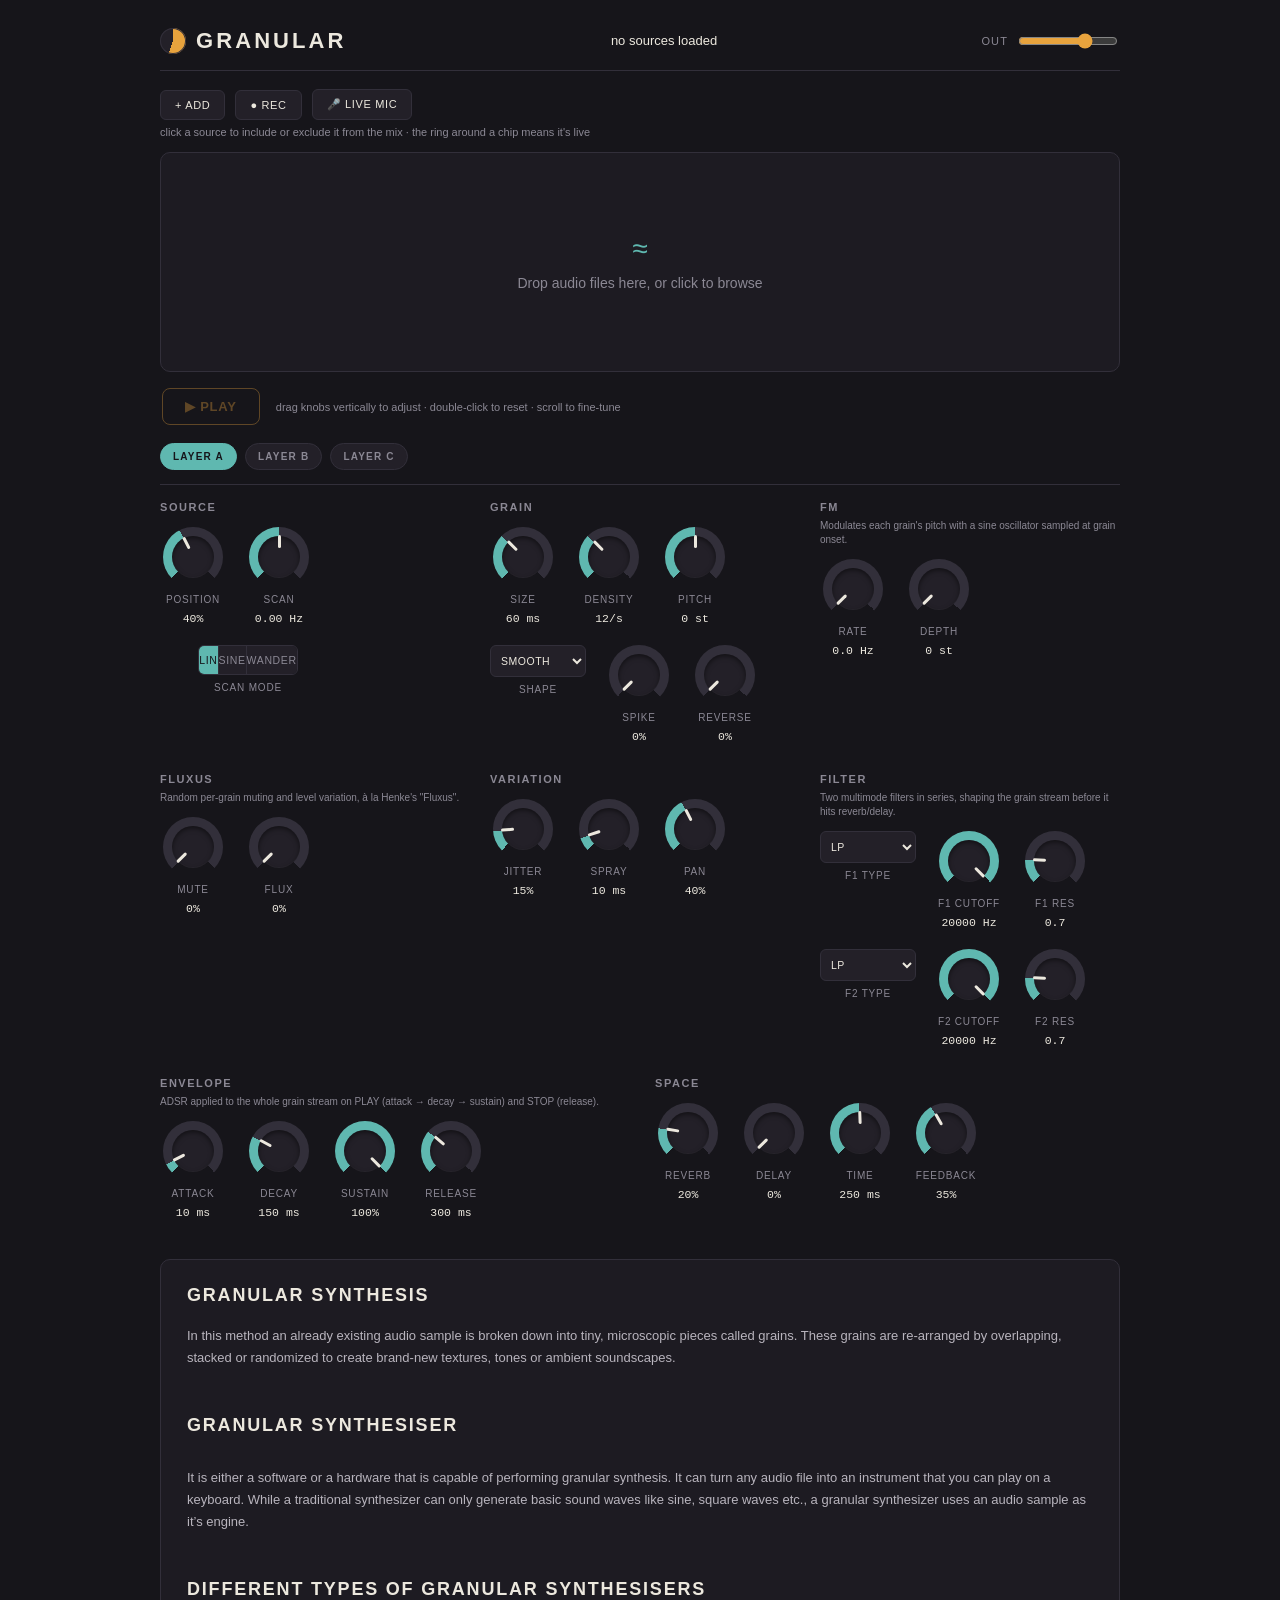
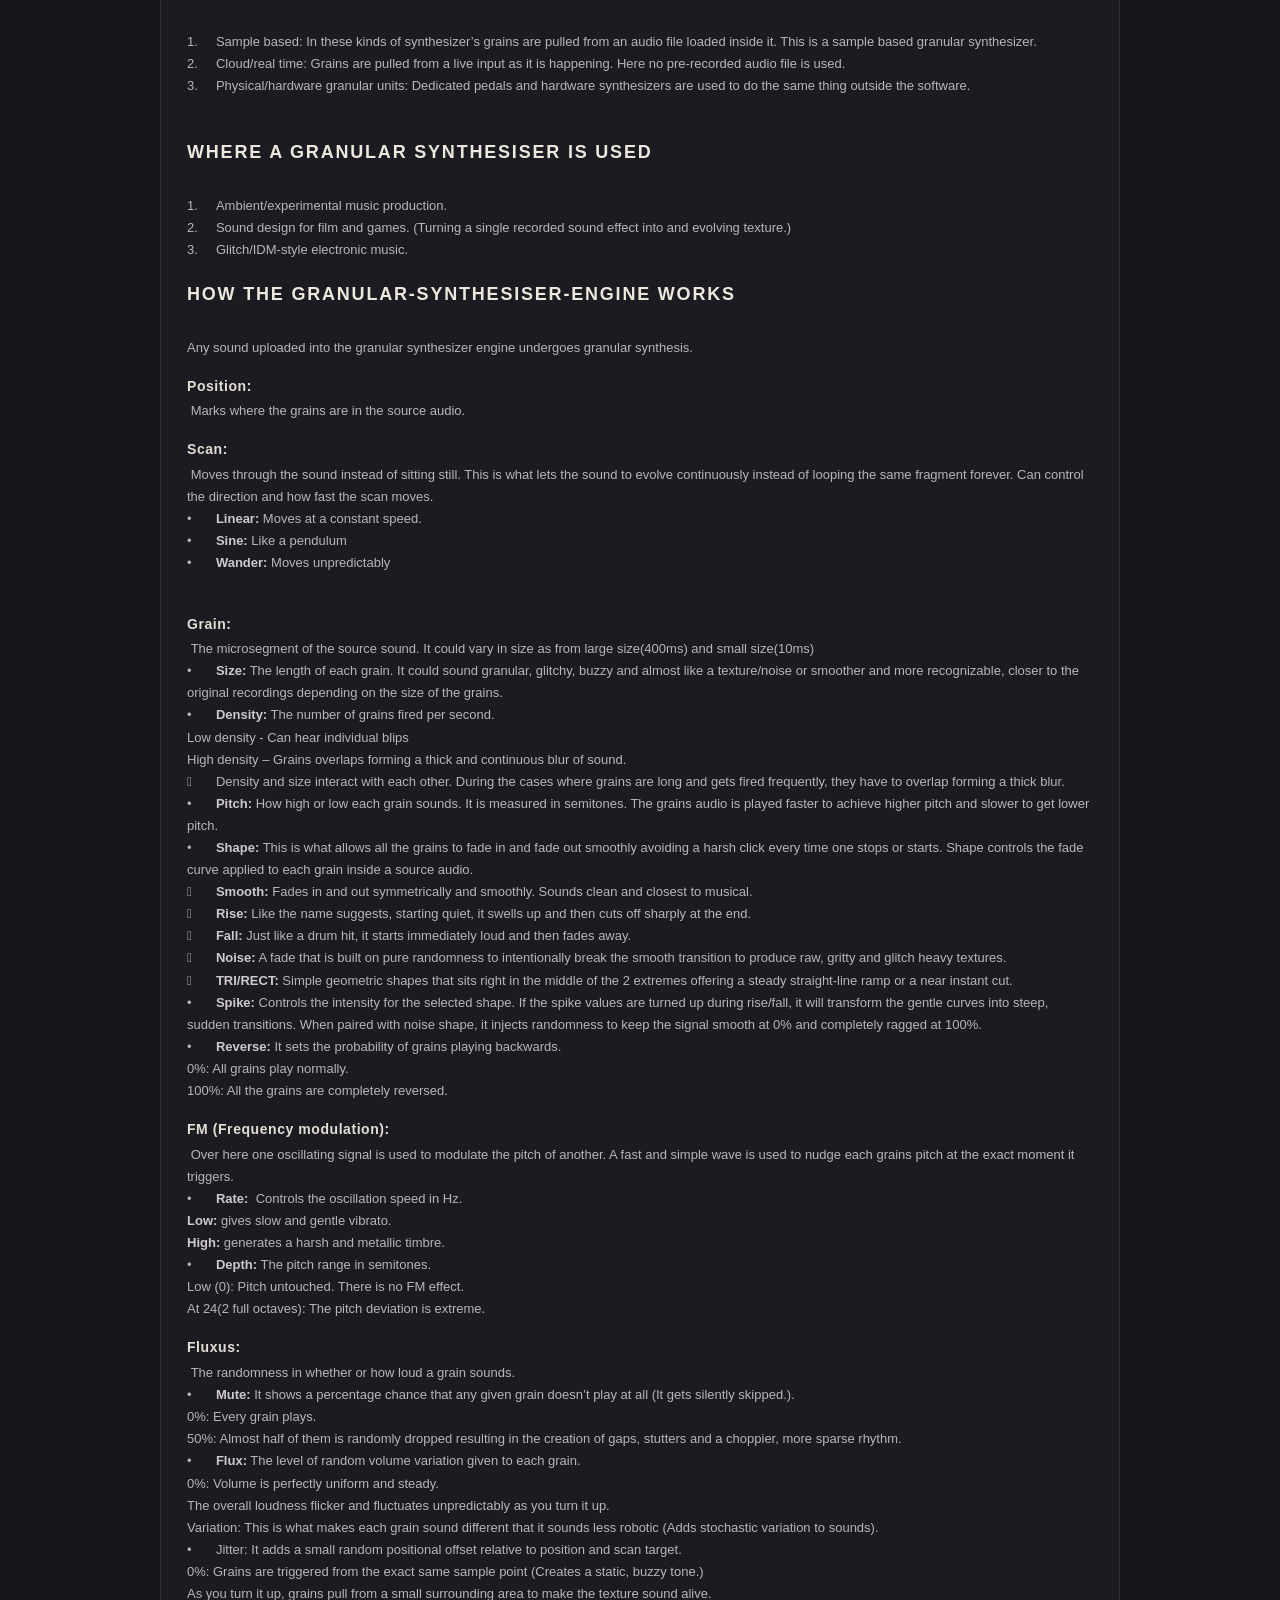
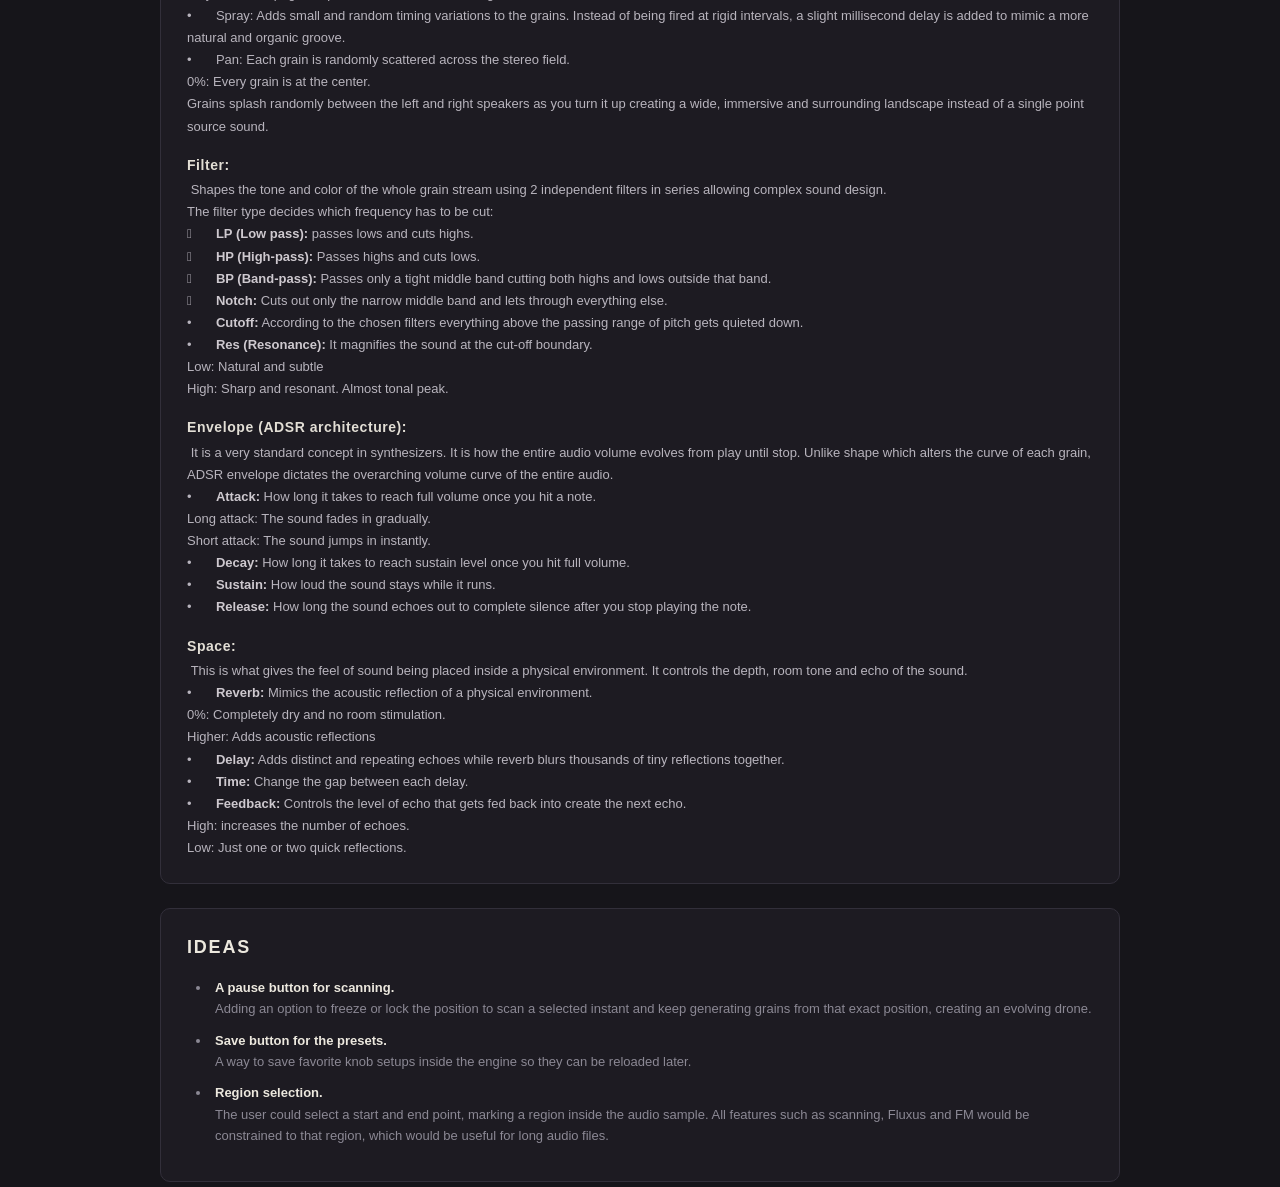
==== commit 57c62574: "Align main with local Ableton folder" ====
--- a/index.html
+++ b/index.html
@@ -1,12 +1,11 @@
-<!DOCTYPE html>
+﻿<!DOCTYPE html>
 <html lang="en">
 <head>
-  <meta charset="UTF-8">
-  <meta name="viewport" content="width=device-width, initial-scale=1.0">
-  <meta http-equiv="refresh" content="0; url=granular-synth-engine.html">
-  <title>Granular</title>
+  <meta charset="UTF-8" />
+  <meta http-equiv="refresh" content="0; url=html/granular-synth-engine.html" />
+  <title>Redirecting...</title>
 </head>
 <body>
-  <p><a href="granular-synth-engine.html">Open Granular</a></p>
+  Redirecting to <a href="html/granular-synth-engine.html">html/granular-synth-engine.html</a>
 </body>
 </html>
